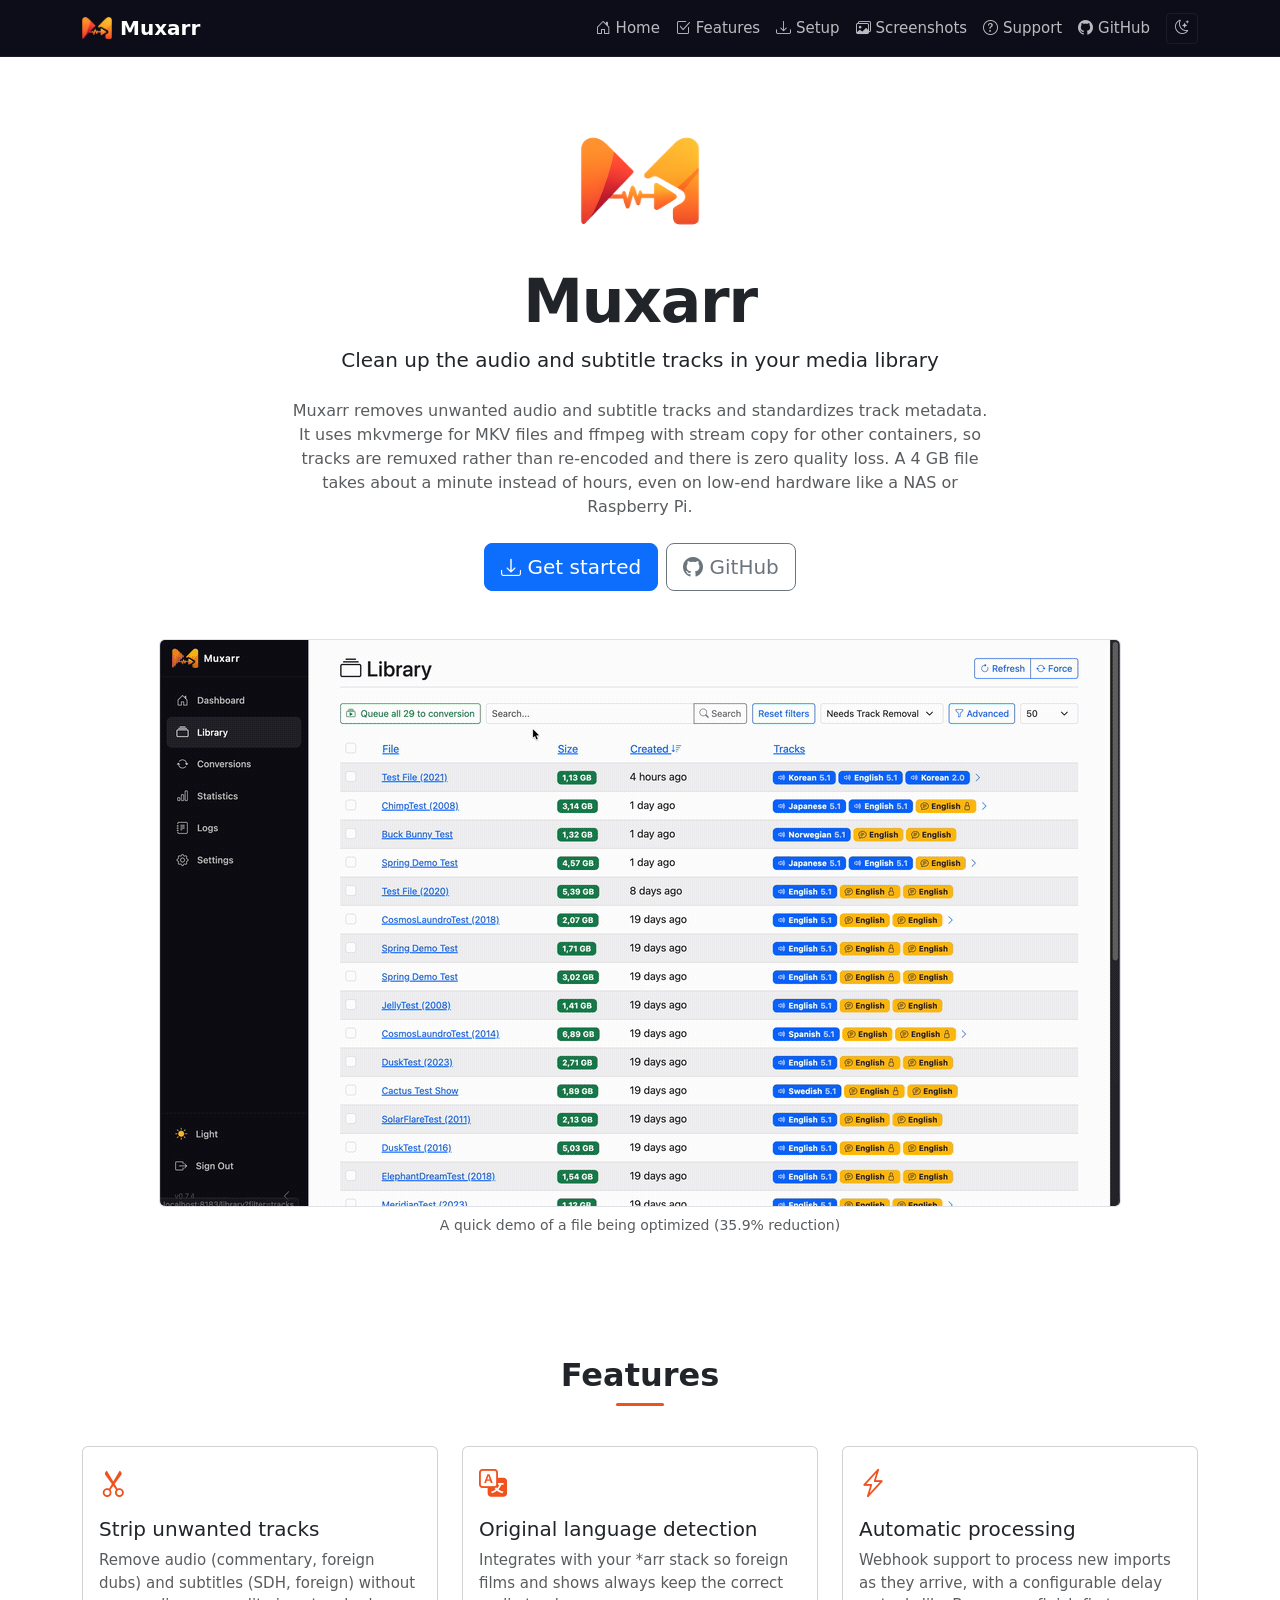
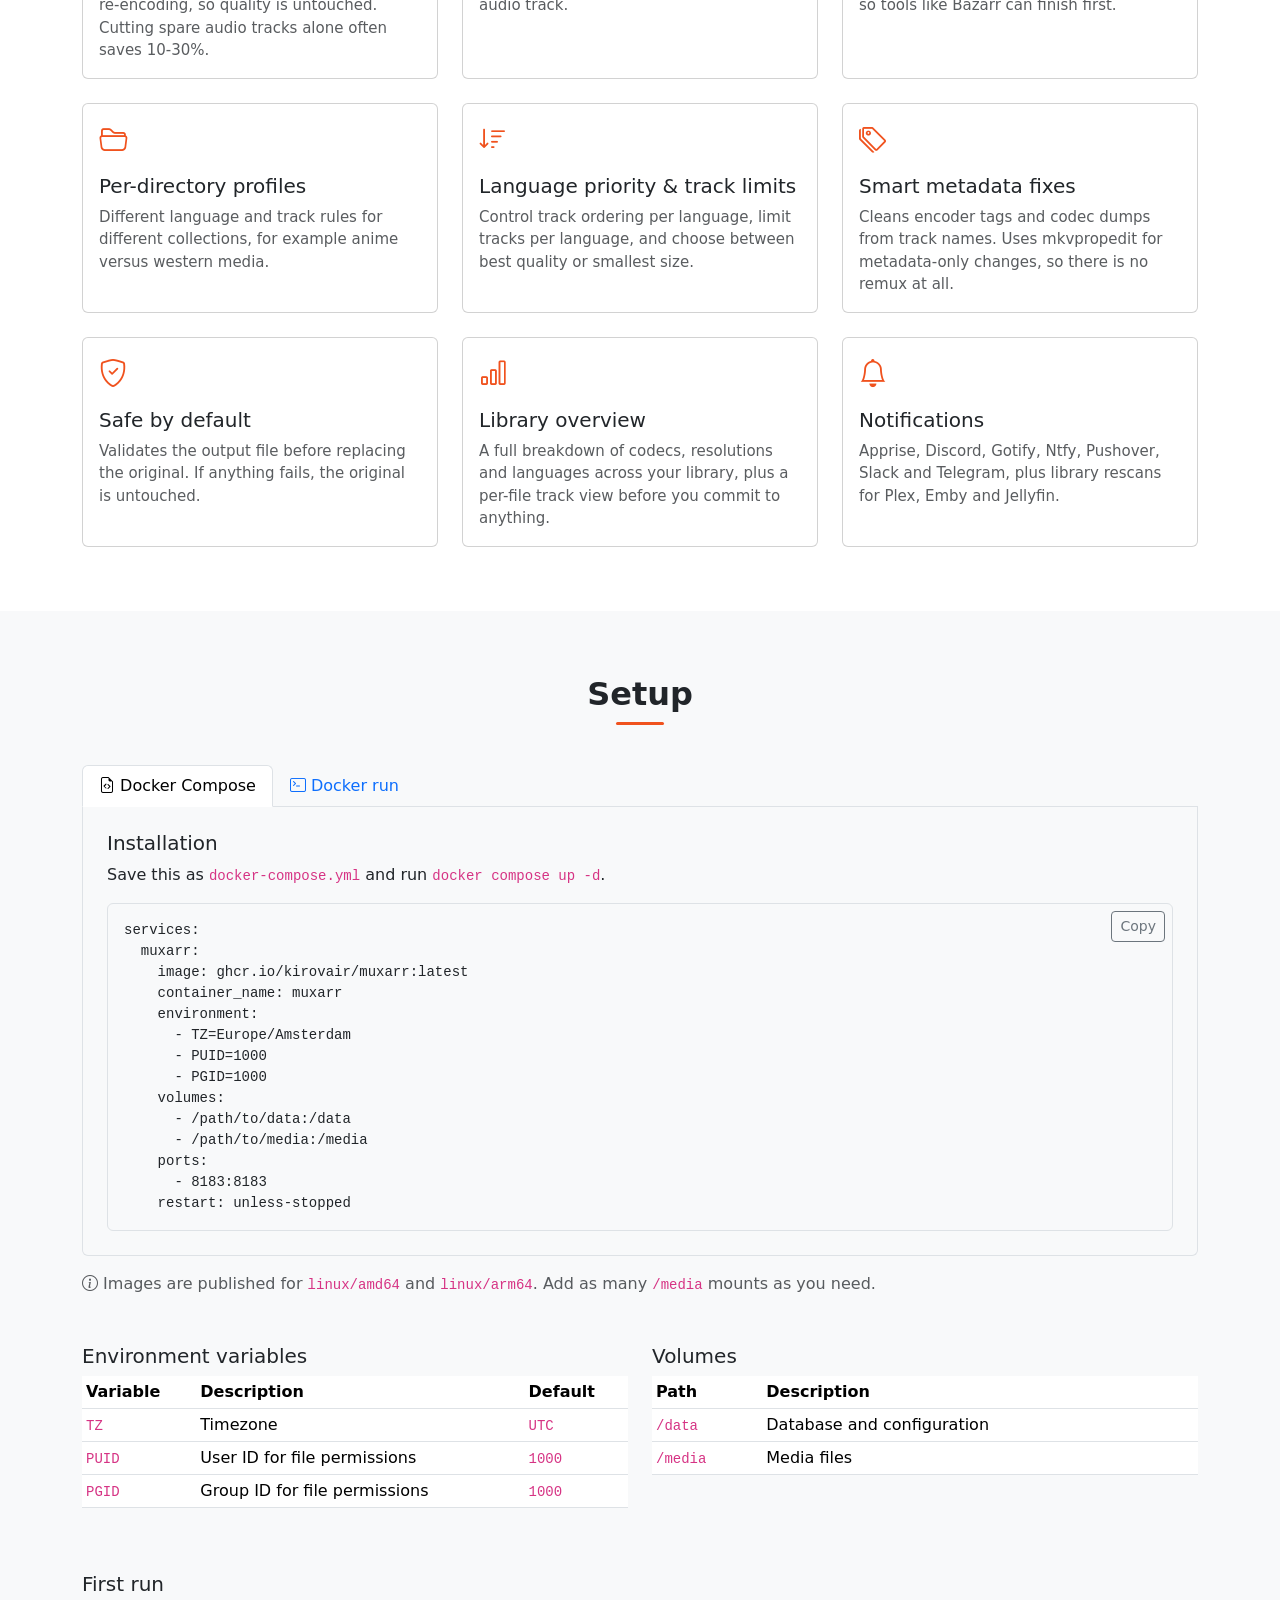
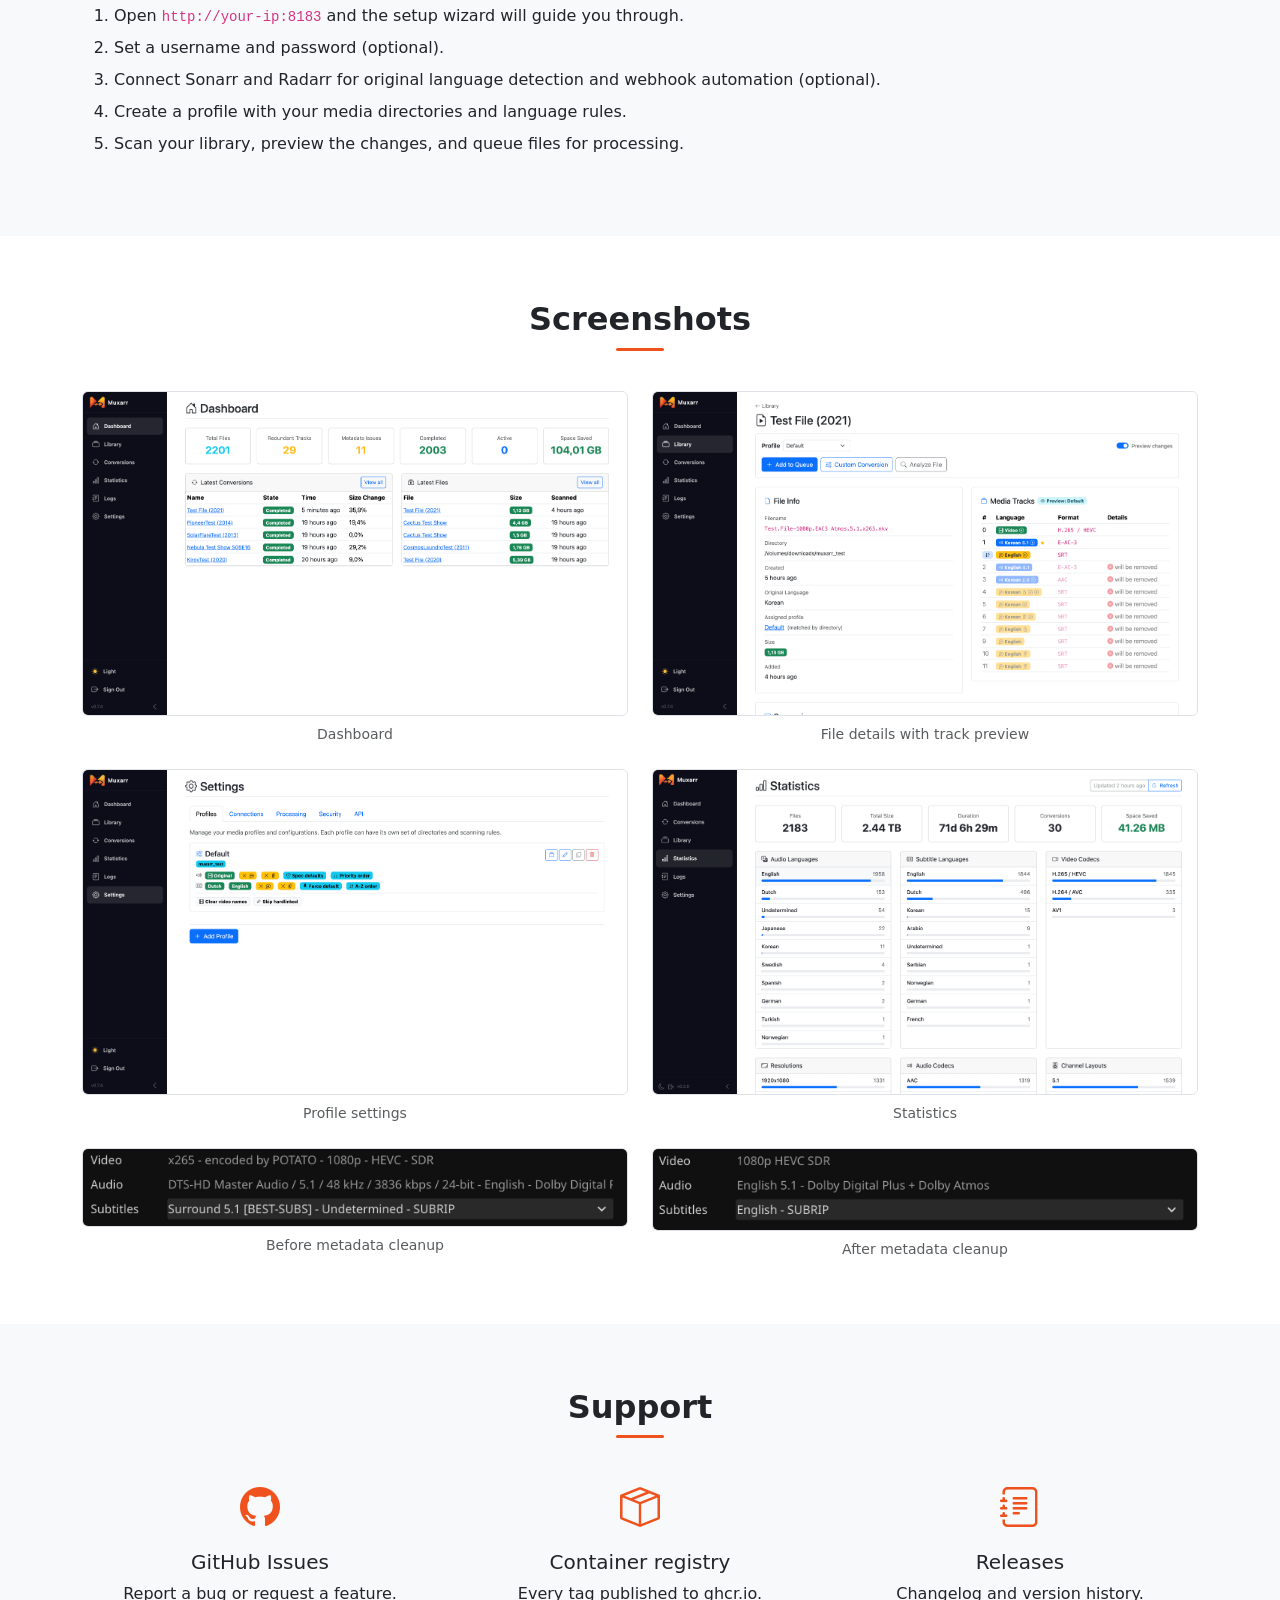
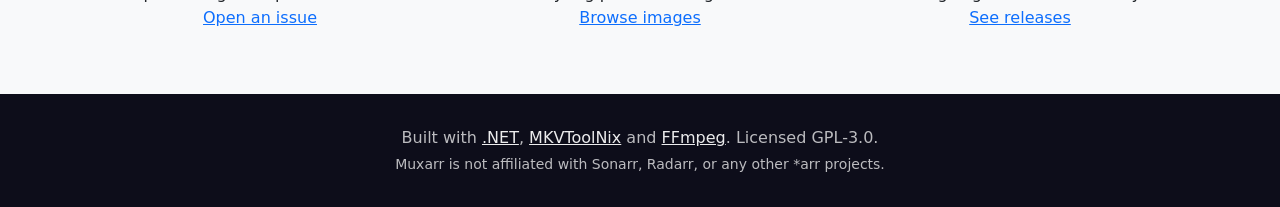
==== index.html @ 1280e9bc "Add the Muxarr landing page" ====
<!DOCTYPE html>
<html lang="en" data-bs-theme="light">
<head>
<meta charset="utf-8">
<meta name="viewport" content="width=device-width, initial-scale=1">
<title>Muxarr</title>
<meta name="description" content="Muxarr removes unwanted audio and subtitle tracks and standardizes track metadata, without re-encoding. Hooks into Sonarr and Radarr so new imports get cleaned up as they arrive.">

<link rel="canonical" href="https://muxarr.app/">

<meta property="og:type" content="website">
<meta property="og:title" content="Muxarr">
<meta property="og:description" content="Strip the audio and subtitle tracks you'll never play. No re-encoding, no quality loss.">
<meta property="og:url" content="https://muxarr.app/">
<meta property="og:image" content="https://muxarr.app/img/logo.png">
<meta name="twitter:card" content="summary">

<link rel="icon" href="img/favicon.png" type="image/png">
<link rel="apple-touch-icon" href="img/apple-touch-icon.png">

<!-- same versions the app itself uses -->
<link href="https://cdn.jsdelivr.net/npm/bootstrap@5.3.3/dist/css/bootstrap.min.css" rel="stylesheet">
<link href="https://cdn.jsdelivr.net/npm/bootstrap-icons@1.11.3/font/bootstrap-icons.min.css" rel="stylesheet">
<link href="css/site.css" rel="stylesheet">
<script>
  // set before paint so the page never flashes the wrong theme
  document.documentElement.setAttribute('data-bs-theme', localStorage.getItem('theme') || 'light');
</script>
</head>
<body>

<nav class="navbar navbar-expand-md mux-navbar sticky-top">
  <div class="container">
    <a class="navbar-brand d-flex align-items-center gap-2" href="#top">
      <img src="img/logo.png" alt="" width="30" height="30">
      <span>Muxarr</span>
    </a>

    <button class="navbar-toggler" type="button" data-bs-toggle="collapse" data-bs-target="#nav" aria-controls="nav" aria-expanded="false" aria-label="Toggle navigation">
      <span class="navbar-toggler-icon"></span>
    </button>

    <div class="collapse navbar-collapse justify-content-end" id="nav">
      <ul class="navbar-nav align-items-md-center">
        <li class="nav-item"><a class="nav-link" href="#top"><i class="bi bi-house-door"></i> Home</a></li>
        <li class="nav-item"><a class="nav-link" href="#features"><i class="bi bi-check2-square"></i> Features</a></li>
        <li class="nav-item"><a class="nav-link" href="#setup"><i class="bi bi-download"></i> Setup</a></li>
        <li class="nav-item"><a class="nav-link" href="#screenshots"><i class="bi bi-images"></i> Screenshots</a></li>
        <li class="nav-item"><a class="nav-link" href="#support"><i class="bi bi-question-circle"></i> Support</a></li>
        <li class="nav-item"><a class="nav-link" href="https://github.com/KirovAir/muxarr"><i class="bi bi-github"></i> GitHub</a></li>
        <li class="nav-item">
          <button class="btn btn-sm mux-theme-btn ms-md-2" type="button" id="theme-toggle" aria-label="Toggle dark mode">
            <i class="bi bi-moon-stars"></i>
          </button>
        </li>
      </ul>
    </div>
  </div>
</nav>

<!-- ─────────────── hero ─────────────── -->
<header class="mux-hero text-center" id="top">
  <div class="container">
    <img src="img/logo.png" alt="Muxarr" class="mux-hero-logo mb-4" width="120" height="120">
    <h1 class="mux-wordmark">Muxarr</h1>
    <p class="lead mb-4">Clean up the audio and subtitle tracks in your media library</p>

    <p class="mux-hero-text mx-auto mb-4">
      Muxarr removes unwanted audio and subtitle tracks and standardizes track metadata.
      It uses mkvmerge for MKV files and ffmpeg with stream copy for other containers, so
      tracks are remuxed rather than re-encoded and there is zero quality loss. A 4&nbsp;GB
      file takes about a minute instead of hours, even on low-end hardware like a NAS or
      Raspberry&nbsp;Pi.
    </p>

    <div class="d-flex flex-wrap gap-2 justify-content-center mb-5">
      <a class="btn btn-primary btn-lg" href="#setup"><i class="bi bi-download"></i> Get started</a>
      <a class="btn btn-outline-secondary btn-lg" href="https://github.com/KirovAir/muxarr"><i class="bi bi-github"></i> GitHub</a>
    </div>

    <figure class="mux-shot mb-0">
      <img src="img/screenshots/demo.gif" alt="Muxarr processing a file and reporting a 35.9 percent size reduction" class="img-fluid">
      <figcaption class="mux-caption">A quick demo of a file being optimized (35.9% reduction)</figcaption>
    </figure>
  </div>
</header>

<!-- ─────────────── features ─────────────── -->
<section class="mux-section" id="features">
  <div class="container">
    <h2 class="mux-heading">Features</h2>

    <div class="row g-4">

      <div class="col-md-6 col-lg-4">
        <div class="card h-100">
          <div class="card-body">
            <i class="bi bi-scissors mux-icon"></i>
            <h3 class="h5">Strip unwanted tracks</h3>
            <p class="mb-0">
              Remove audio (commentary, foreign dubs) and subtitles (SDH, foreign) without
              re-encoding, so quality is untouched. Cutting spare audio tracks alone often
              saves 10-30%.
            </p>
          </div>
        </div>
      </div>

      <div class="col-md-6 col-lg-4">
        <div class="card h-100">
          <div class="card-body">
            <i class="bi bi-translate mux-icon"></i>
            <h3 class="h5">Original language detection</h3>
            <p class="mb-0">
              Integrates with your *arr stack so foreign films and shows always keep the
              correct audio track.
            </p>
          </div>
        </div>
      </div>

      <div class="col-md-6 col-lg-4">
        <div class="card h-100">
          <div class="card-body">
            <i class="bi bi-lightning-charge mux-icon"></i>
            <h3 class="h5">Automatic processing</h3>
            <p class="mb-0">
              Webhook support to process new imports as they arrive, with a configurable
              delay so tools like Bazarr can finish first.
            </p>
          </div>
        </div>
      </div>

      <div class="col-md-6 col-lg-4">
        <div class="card h-100">
          <div class="card-body">
            <i class="bi bi-folder2-open mux-icon"></i>
            <h3 class="h5">Per-directory profiles</h3>
            <p class="mb-0">
              Different language and track rules for different collections, for example
              anime versus western media.
            </p>
          </div>
        </div>
      </div>

      <div class="col-md-6 col-lg-4">
        <div class="card h-100">
          <div class="card-body">
            <i class="bi bi-sort-down mux-icon"></i>
            <h3 class="h5">Language priority &amp; track limits</h3>
            <p class="mb-0">
              Control track ordering per language, limit tracks per language, and choose
              between best quality or smallest size.
            </p>
          </div>
        </div>
      </div>

      <div class="col-md-6 col-lg-4">
        <div class="card h-100">
          <div class="card-body">
            <i class="bi bi-tags mux-icon"></i>
            <h3 class="h5">Smart metadata fixes</h3>
            <p class="mb-0">
              Cleans encoder tags and codec dumps from track names. Uses mkvpropedit for
              metadata-only changes, so there is no remux at all.
            </p>
          </div>
        </div>
      </div>

      <div class="col-md-6 col-lg-4">
        <div class="card h-100">
          <div class="card-body">
            <i class="bi bi-shield-check mux-icon"></i>
            <h3 class="h5">Safe by default</h3>
            <p class="mb-0">
              Validates the output file before replacing the original. If anything fails,
              the original is untouched.
            </p>
          </div>
        </div>
      </div>

      <div class="col-md-6 col-lg-4">
        <div class="card h-100">
          <div class="card-body">
            <i class="bi bi-bar-chart mux-icon"></i>
            <h3 class="h5">Library overview</h3>
            <p class="mb-0">
              A full breakdown of codecs, resolutions and languages across your library,
              plus a per-file track view before you commit to anything.
            </p>
          </div>
        </div>
      </div>

      <div class="col-md-6 col-lg-4">
        <div class="card h-100">
          <div class="card-body">
            <i class="bi bi-bell mux-icon"></i>
            <h3 class="h5">Notifications</h3>
            <p class="mb-0">
              Apprise, Discord, Gotify, Ntfy, Pushover, Slack and Telegram, plus library
              rescans for Plex, Emby and Jellyfin.
            </p>
          </div>
        </div>
      </div>

    </div>
  </div>
</section>

<!-- ─────────────── setup ─────────────── -->
<section class="mux-section mux-section-alt" id="setup">
  <div class="container">
    <h2 class="mux-heading">Setup</h2>

    <ul class="nav nav-tabs" role="tablist">
      <li class="nav-item" role="presentation">
        <button class="nav-link active" data-bs-toggle="tab" data-bs-target="#tab-compose" type="button" role="tab" aria-controls="tab-compose" aria-selected="true">
          <i class="bi bi-file-earmark-code"></i> Docker Compose
        </button>
      </li>
      <li class="nav-item" role="presentation">
        <button class="nav-link" data-bs-toggle="tab" data-bs-target="#tab-run" type="button" role="tab" aria-controls="tab-run" aria-selected="false">
          <i class="bi bi-terminal"></i> Docker run
        </button>
      </li>
    </ul>

    <div class="tab-content mux-tab-body">

      <div class="tab-pane fade show active" id="tab-compose" role="tabpanel">
        <h3 class="h5">Installation</h3>
        <p>Save this as <code>docker-compose.yml</code> and run <code>docker compose up -d</code>.</p>
        <div class="mux-code">
          <button class="btn btn-sm btn-outline-secondary mux-copy" type="button" data-copy="compose">Copy</button>
<pre id="compose"><code>services:
  muxarr:
    image: ghcr.io/kirovair/muxarr:latest
    container_name: muxarr
    environment:
      - TZ=Europe/Amsterdam
      - PUID=1000
      - PGID=1000
    volumes:
      - /path/to/data:/data
      - /path/to/media:/media
    ports:
      - 8183:8183
    restart: unless-stopped</code></pre>
        </div>
      </div>

      <div class="tab-pane fade" id="tab-run" role="tabpanel">
        <h3 class="h5">Installation</h3>
        <p>The same thing without a compose file.</p>
        <div class="mux-code">
          <button class="btn btn-sm btn-outline-secondary mux-copy" type="button" data-copy="run">Copy</button>
<pre id="run"><code>docker run -d \
  --name=muxarr \
  -e TZ=Europe/Amsterdam \
  -e PUID=1000 \
  -e PGID=1000 \
  -p 8183:8183 \
  -v /path/to/data:/data \
  -v /path/to/media:/media \
  --restart unless-stopped \
  ghcr.io/kirovair/muxarr:latest</code></pre>
        </div>
      </div>

    </div>

    <p class="text-body-secondary mt-3 mb-5">
      <i class="bi bi-info-circle"></i>
      Images are published for <code>linux/amd64</code> and <code>linux/arm64</code>. Add
      as many <code>/media</code> mounts as you need.
    </p>

    <div class="row g-4 mb-5">
      <div class="col-lg-6">
        <h3 class="h5">Environment variables</h3>
        <div class="table-responsive">
          <table class="table table-sm align-middle">
            <thead><tr><th>Variable</th><th>Description</th><th>Default</th></tr></thead>
            <tbody>
              <tr><td><code>TZ</code></td><td>Timezone</td><td><code>UTC</code></td></tr>
              <tr><td><code>PUID</code></td><td>User ID for file permissions</td><td><code>1000</code></td></tr>
              <tr><td><code>PGID</code></td><td>Group ID for file permissions</td><td><code>1000</code></td></tr>
            </tbody>
          </table>
        </div>
      </div>
      <div class="col-lg-6">
        <h3 class="h5">Volumes</h3>
        <div class="table-responsive">
          <table class="table table-sm align-middle">
            <thead><tr><th>Path</th><th>Description</th></tr></thead>
            <tbody>
              <tr><td><code>/data</code></td><td>Database and configuration</td></tr>
              <tr><td><code>/media</code></td><td>Media files</td></tr>
            </tbody>
          </table>
        </div>
      </div>
    </div>

    <h3 class="h5">First run</h3>
    <ol class="mux-steps">
      <li>Open <code>http://your-ip:8183</code> and the setup wizard will guide you through.</li>
      <li>Set a username and password (optional).</li>
      <li>Connect Sonarr and Radarr for original language detection and webhook automation (optional).</li>
      <li>Create a profile with your media directories and language rules.</li>
      <li>Scan your library, preview the changes, and queue files for processing.</li>
    </ol>
  </div>
</section>

<!-- ─────────────── screenshots ─────────────── -->
<section class="mux-section" id="screenshots">
  <div class="container">
    <h2 class="mux-heading">Screenshots</h2>

    <div class="row g-4">
      <div class="col-lg-6">
        <figure class="mux-shot">
          <img src="img/screenshots/dashboard.png" alt="Muxarr dashboard" class="img-fluid" loading="lazy">
          <figcaption class="mux-caption">Dashboard</figcaption>
        </figure>
      </div>
      <div class="col-lg-6">
        <figure class="mux-shot">
          <img src="img/screenshots/filedetails.png" alt="File details with track preview" class="img-fluid" loading="lazy">
          <figcaption class="mux-caption">File details with track preview</figcaption>
        </figure>
      </div>
      <div class="col-lg-6">
        <figure class="mux-shot">
          <img src="img/screenshots/settings.png" alt="Profile settings" class="img-fluid" loading="lazy">
          <figcaption class="mux-caption">Profile settings</figcaption>
        </figure>
      </div>
      <div class="col-lg-6">
        <figure class="mux-shot">
          <img src="img/screenshots/statistics.png" alt="Library statistics" class="img-fluid" loading="lazy">
          <figcaption class="mux-caption">Statistics</figcaption>
        </figure>
      </div>
      <div class="col-lg-6">
        <figure class="mux-shot">
          <img src="img/screenshots/before.png" alt="Track names before cleanup" class="img-fluid" loading="lazy">
          <figcaption class="mux-caption">Before metadata cleanup</figcaption>
        </figure>
      </div>
      <div class="col-lg-6">
        <figure class="mux-shot">
          <img src="img/screenshots/after.png" alt="Track names after cleanup" class="img-fluid" loading="lazy">
          <figcaption class="mux-caption">After metadata cleanup</figcaption>
        </figure>
      </div>
    </div>
  </div>
</section>

<!-- ─────────────── support ─────────────── -->
<section class="mux-section mux-section-alt" id="support">
  <div class="container">
    <h2 class="mux-heading">Support</h2>

    <div class="row g-4 text-center">
      <div class="col-md-4">
        <i class="bi bi-github mux-support-icon"></i>
        <h3 class="h5">GitHub Issues</h3>
        <p class="mb-0">Report a bug or request a feature.</p>
        <a href="https://github.com/KirovAir/muxarr/issues">Open an issue</a>
      </div>
      <div class="col-md-4">
        <i class="bi bi-box-seam mux-support-icon"></i>
        <h3 class="h5">Container registry</h3>
        <p class="mb-0">Every tag published to ghcr.io.</p>
        <a href="https://github.com/KirovAir/muxarr/pkgs/container/muxarr">Browse images</a>
      </div>
      <div class="col-md-4">
        <i class="bi bi-journal-text mux-support-icon"></i>
        <h3 class="h5">Releases</h3>
        <p class="mb-0">Changelog and version history.</p>
        <a href="https://github.com/KirovAir/muxarr/releases">See releases</a>
      </div>
    </div>
  </div>
</section>

<footer class="mux-footer text-center">
  <div class="container">
    <p class="mb-1">
      Built with <a href="https://dotnet.microsoft.com/">.NET</a>,
      <a href="https://mkvtoolnix.download/">MKVToolNix</a> and
      <a href="https://ffmpeg.org/">FFmpeg</a>. Licensed GPL-3.0.
    </p>
    <p class="mb-0 small">
      Muxarr is not affiliated with Sonarr, Radarr, or any other *arr projects.
    </p>
  </div>
</footer>

<script src="https://cdn.jsdelivr.net/npm/bootstrap@5.3.3/dist/js/bootstrap.bundle.min.js"></script>
<script src="js/site.js"></script>
</body>
</html>
---- css/site.css ----
/* ============================================
   Muxarr website — thin theme layer.
   Same approach as the app: Bootstrap does the work,
   this only covers branding and the navy dark mode.
   ============================================ */

:root {
    --mux-navy: #0d0d1a;
    --mux-navy-light: #1e1e32;
    --mux-surface: #232338;
    --mux-border: rgba(255, 255, 255, 0.06);
    --mux-orange: #f0521e;
}

html {
    scroll-behavior: smooth;
}

/* Match the app: navy body, not Bootstrap's default grey */
[data-bs-theme="dark"] {
    --bs-body-bg: var(--mux-navy);
    --bs-body-color: rgba(255, 255, 255, 0.87);
    --bs-heading-color: #fff;
    --bs-border-color: var(--mux-border);
}

[data-bs-theme="dark"] .card {
    background: var(--mux-navy-light);
    border-color: var(--mux-border);
}

/* Bootstrap's outline-secondary sits at too low a contrast on the navy */
[data-bs-theme="dark"] .btn-outline-secondary {
    --bs-btn-color: rgba(255, 255, 255, 0.87);
    --bs-btn-border-color: rgba(255, 255, 255, 0.25);
    --bs-btn-hover-bg: var(--mux-surface);
    --bs-btn-hover-border-color: rgba(255, 255, 255, 0.4);
    --bs-btn-hover-color: #fff;
}

section[id], header[id] {
    scroll-margin-top: 64px;
}

/* ---- Navbar (stays navy in both themes, like the app sidebar) ---- */

.mux-navbar {
    background: var(--mux-navy);
    border-bottom: 1px solid var(--mux-border);
}

.mux-navbar .navbar-brand {
    color: #fff;
    font-weight: 600;
}

.mux-navbar .nav-link {
    color: rgba(255, 255, 255, 0.72);
    font-size: 0.9375rem;
}

.mux-navbar .nav-link:hover,
.mux-navbar .nav-link:focus {
    color: #fff;
}

.mux-navbar .navbar-toggler {
    border-color: var(--mux-border);
}

.mux-navbar .navbar-toggler-icon {
    filter: invert(1) grayscale(1) brightness(2);
}

.mux-theme-btn {
    color: rgba(255, 255, 255, 0.72);
    border: 1px solid var(--mux-border);
}

.mux-theme-btn:hover {
    color: #fff;
    border-color: rgba(255, 255, 255, 0.25);
}

/* ---- Hero ---- */

.mux-hero {
    padding: 4rem 0 3.5rem;
}

.mux-hero-logo {
    height: auto;
}

.mux-wordmark {
    font-size: clamp(2.5rem, 7vw, 3.75rem);
    font-weight: 700;
    letter-spacing: -0.02em;
    margin-bottom: 0.5rem;
}

.mux-hero-text {
    max-width: 44rem;
    color: var(--bs-secondary-color);
}

/* ---- Sections ---- */

.mux-section {
    padding: 4rem 0;
}

.mux-section-alt {
    background: var(--bs-tertiary-bg);
}

[data-bs-theme="dark"] .mux-section-alt {
    background: var(--mux-navy-light);
}

/* Centered heading with a short brand rule under it, like the *arr sites */
.mux-heading {
    text-align: center;
    font-weight: 600;
    margin-bottom: 2.5rem;
    padding-bottom: 0.75rem;
    position: relative;
}

.mux-heading::after {
    content: '';
    position: absolute;
    left: 50%;
    bottom: 0;
    width: 3rem;
    height: 3px;
    background: var(--mux-orange);
    transform: translateX(-50%);
    border-radius: 2px;
}

/* ---- Feature cards ---- */

.mux-icon {
    font-size: 1.75rem;
    color: var(--mux-orange);
    display: block;
    margin-bottom: 0.75rem;
}

.card p {
    color: var(--bs-secondary-color);
    font-size: 0.9375rem;
}

/* ---- Screenshots ---- */

.mux-shot {
    margin: 0;
}

.mux-shot img {
    border: 1px solid var(--bs-border-color);
    border-radius: var(--bs-border-radius);
}

.mux-caption {
    margin-top: 0.5rem;
    font-size: 0.875rem;
    color: var(--bs-secondary-color);
    text-align: center;
}

/* ---- Code blocks ---- */

.mux-code {
    position: relative;
}

.mux-code pre {
    background: var(--bs-tertiary-bg);
    border: 1px solid var(--bs-border-color);
    border-radius: var(--bs-border-radius);
    padding: 1rem;
    margin: 0;
    overflow-x: auto;
    font-size: 0.875rem;
}

[data-bs-theme="dark"] .mux-code pre {
    background: var(--mux-navy);
    border-color: var(--mux-border);
}

.mux-copy {
    position: absolute;
    top: 0.5rem;
    right: 0.5rem;
    z-index: 1;
}

.mux-tab-body {
    border: 1px solid var(--bs-border-color);
    border-top: 0;
    border-radius: 0 0 var(--bs-border-radius) var(--bs-border-radius);
    padding: 1.5rem;
}

[data-bs-theme="dark"] .mux-tab-body,
[data-bs-theme="dark"] .nav-tabs {
    border-color: var(--mux-border);
}

.mux-steps li {
    margin-bottom: 0.5rem;
}

/* ---- Support ---- */

.mux-support-icon {
    font-size: 2.5rem;
    color: var(--mux-orange);
    display: block;
    margin-bottom: 0.75rem;
}

/* ---- Footer ---- */

.mux-footer {
    background: var(--mux-navy);
    color: rgba(255, 255, 255, 0.72);
    padding: 2rem 0;
}

.mux-footer a {
    color: rgba(255, 255, 255, 0.92);
}

@media (prefers-reduced-motion: reduce) {
    html {
        scroll-behavior: auto;
    }
}
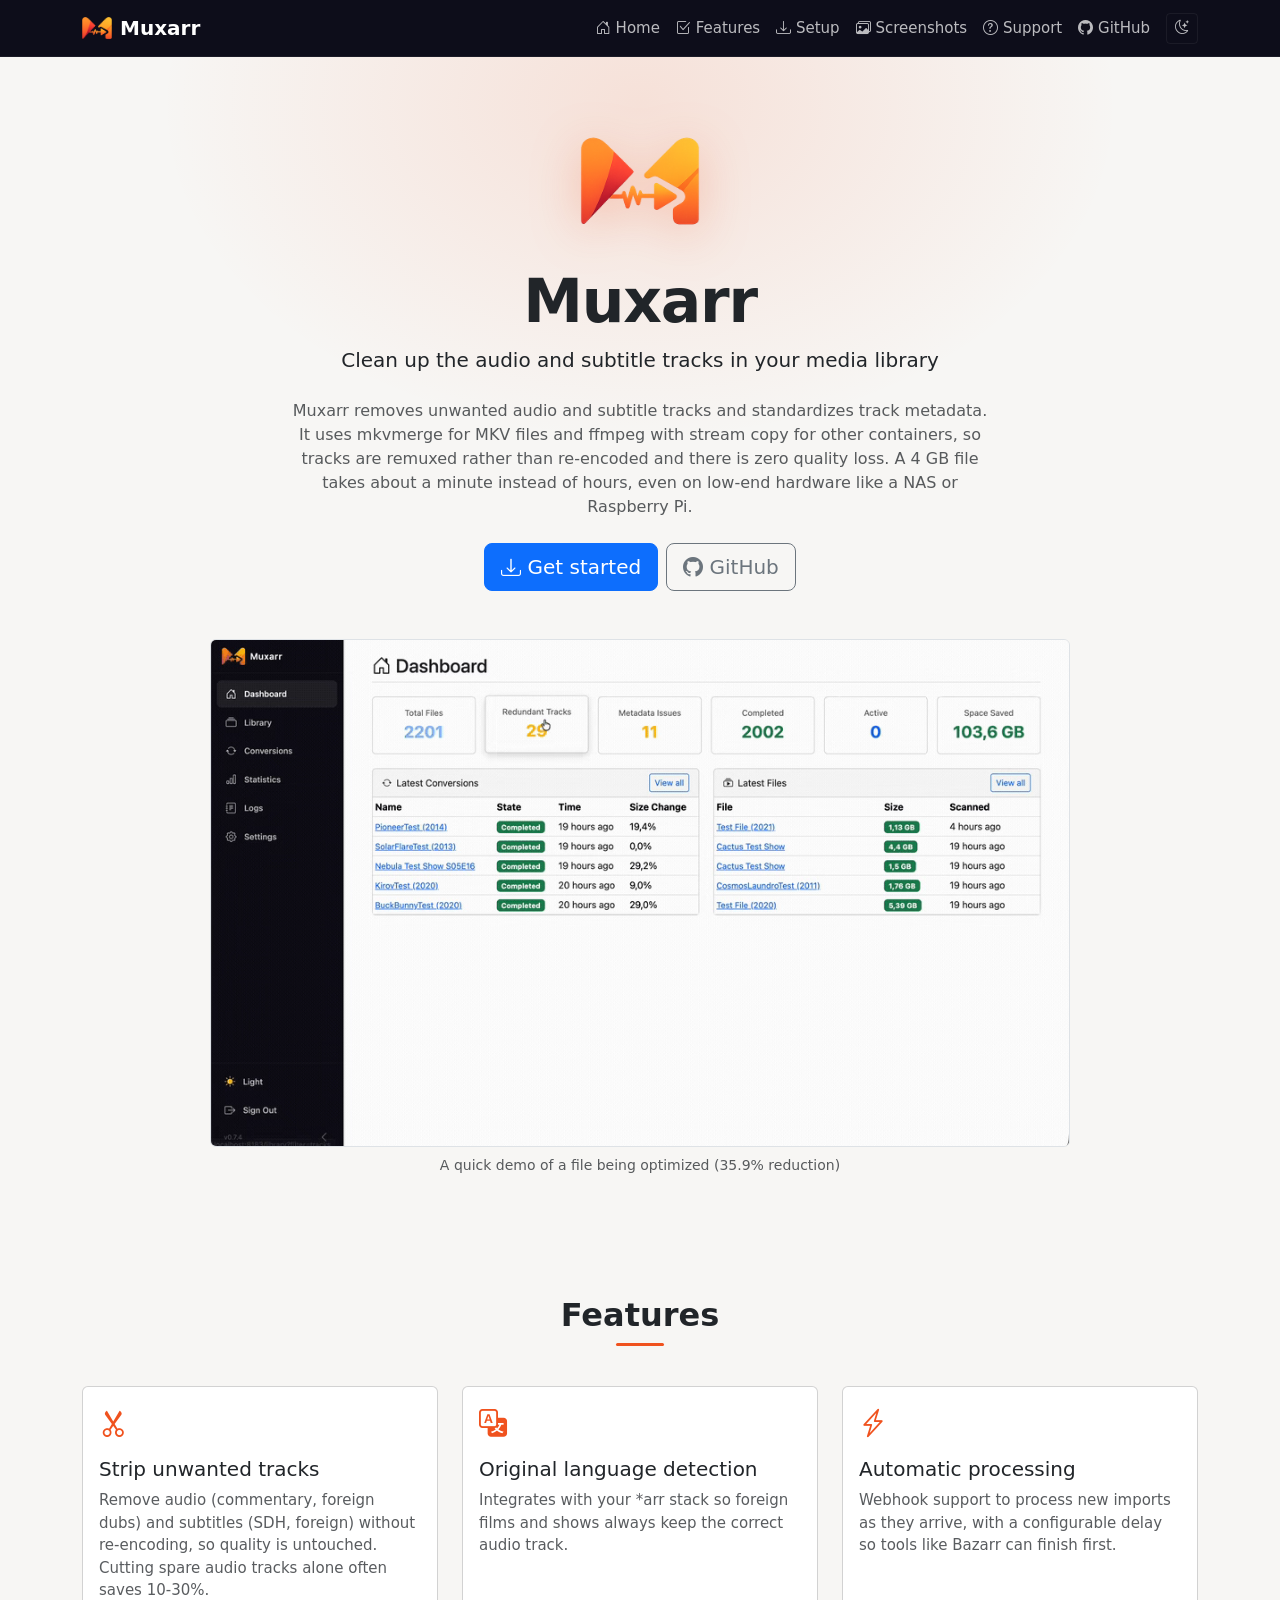
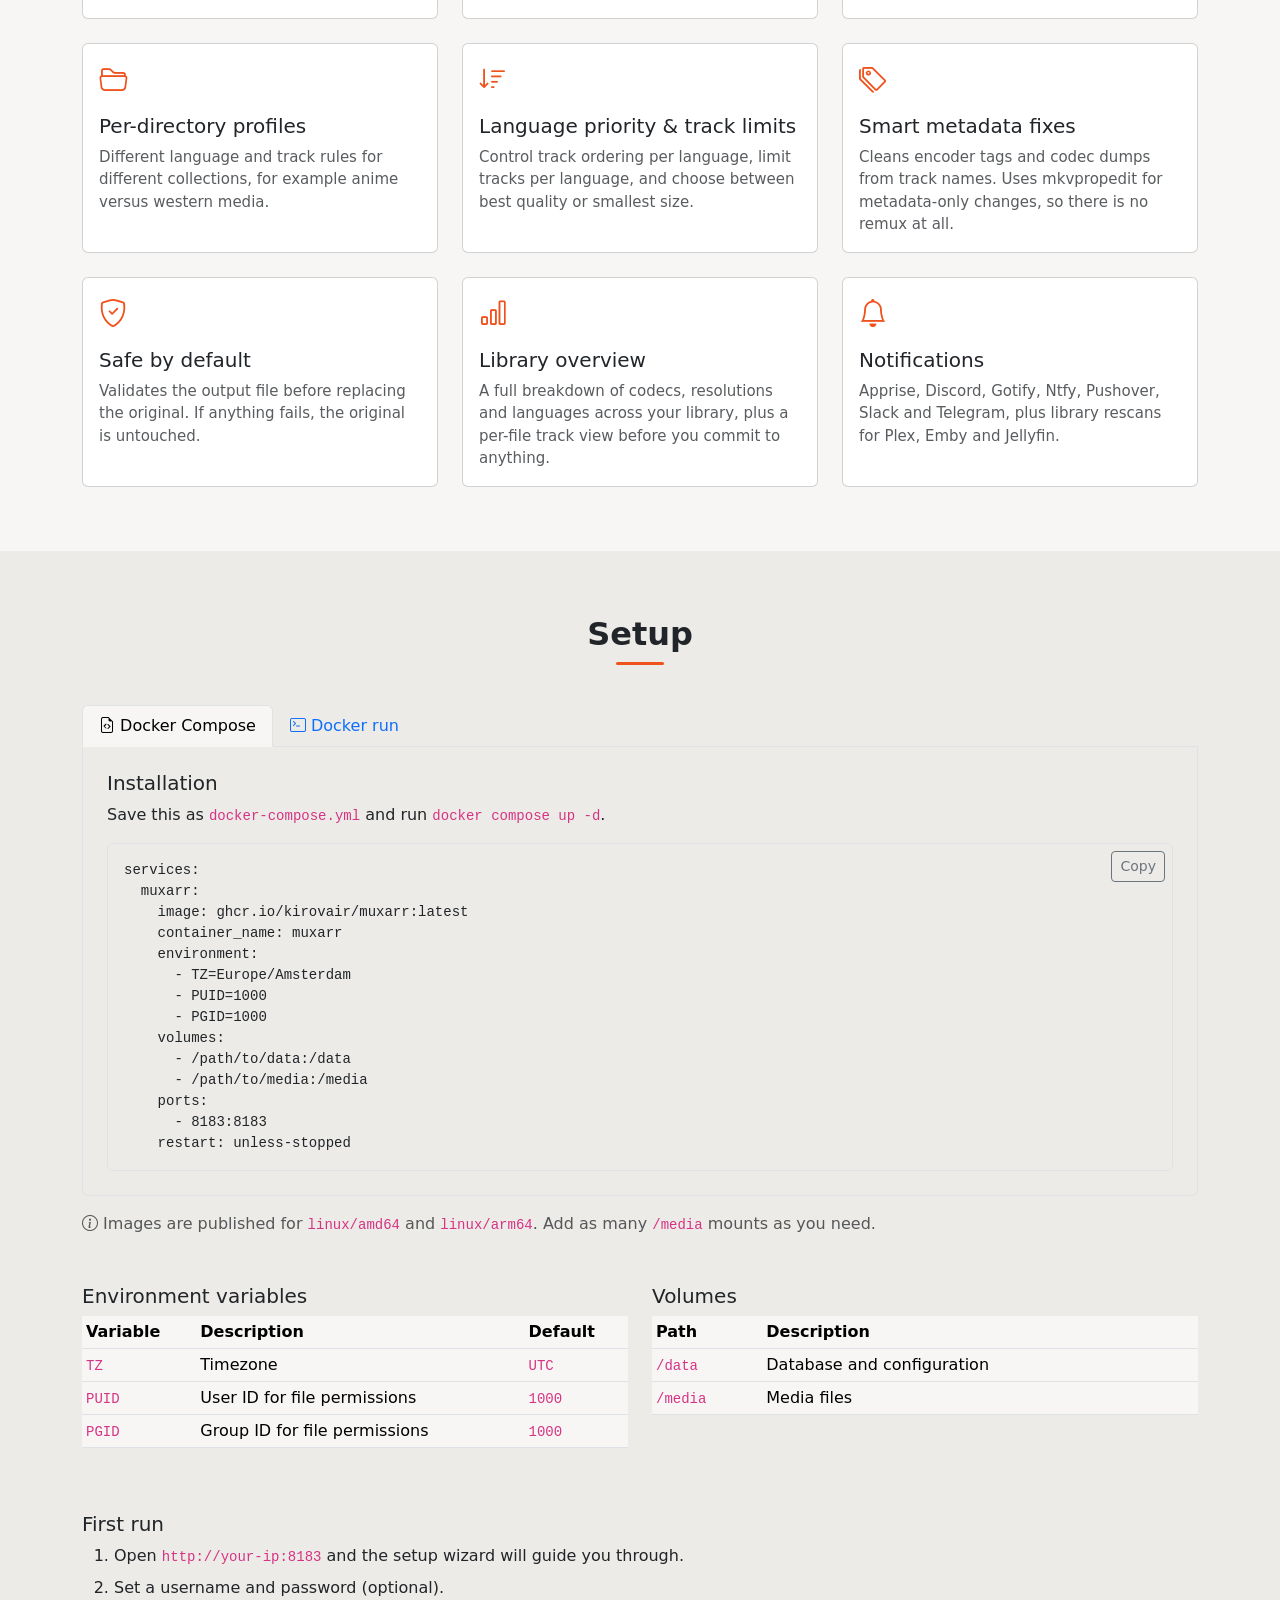
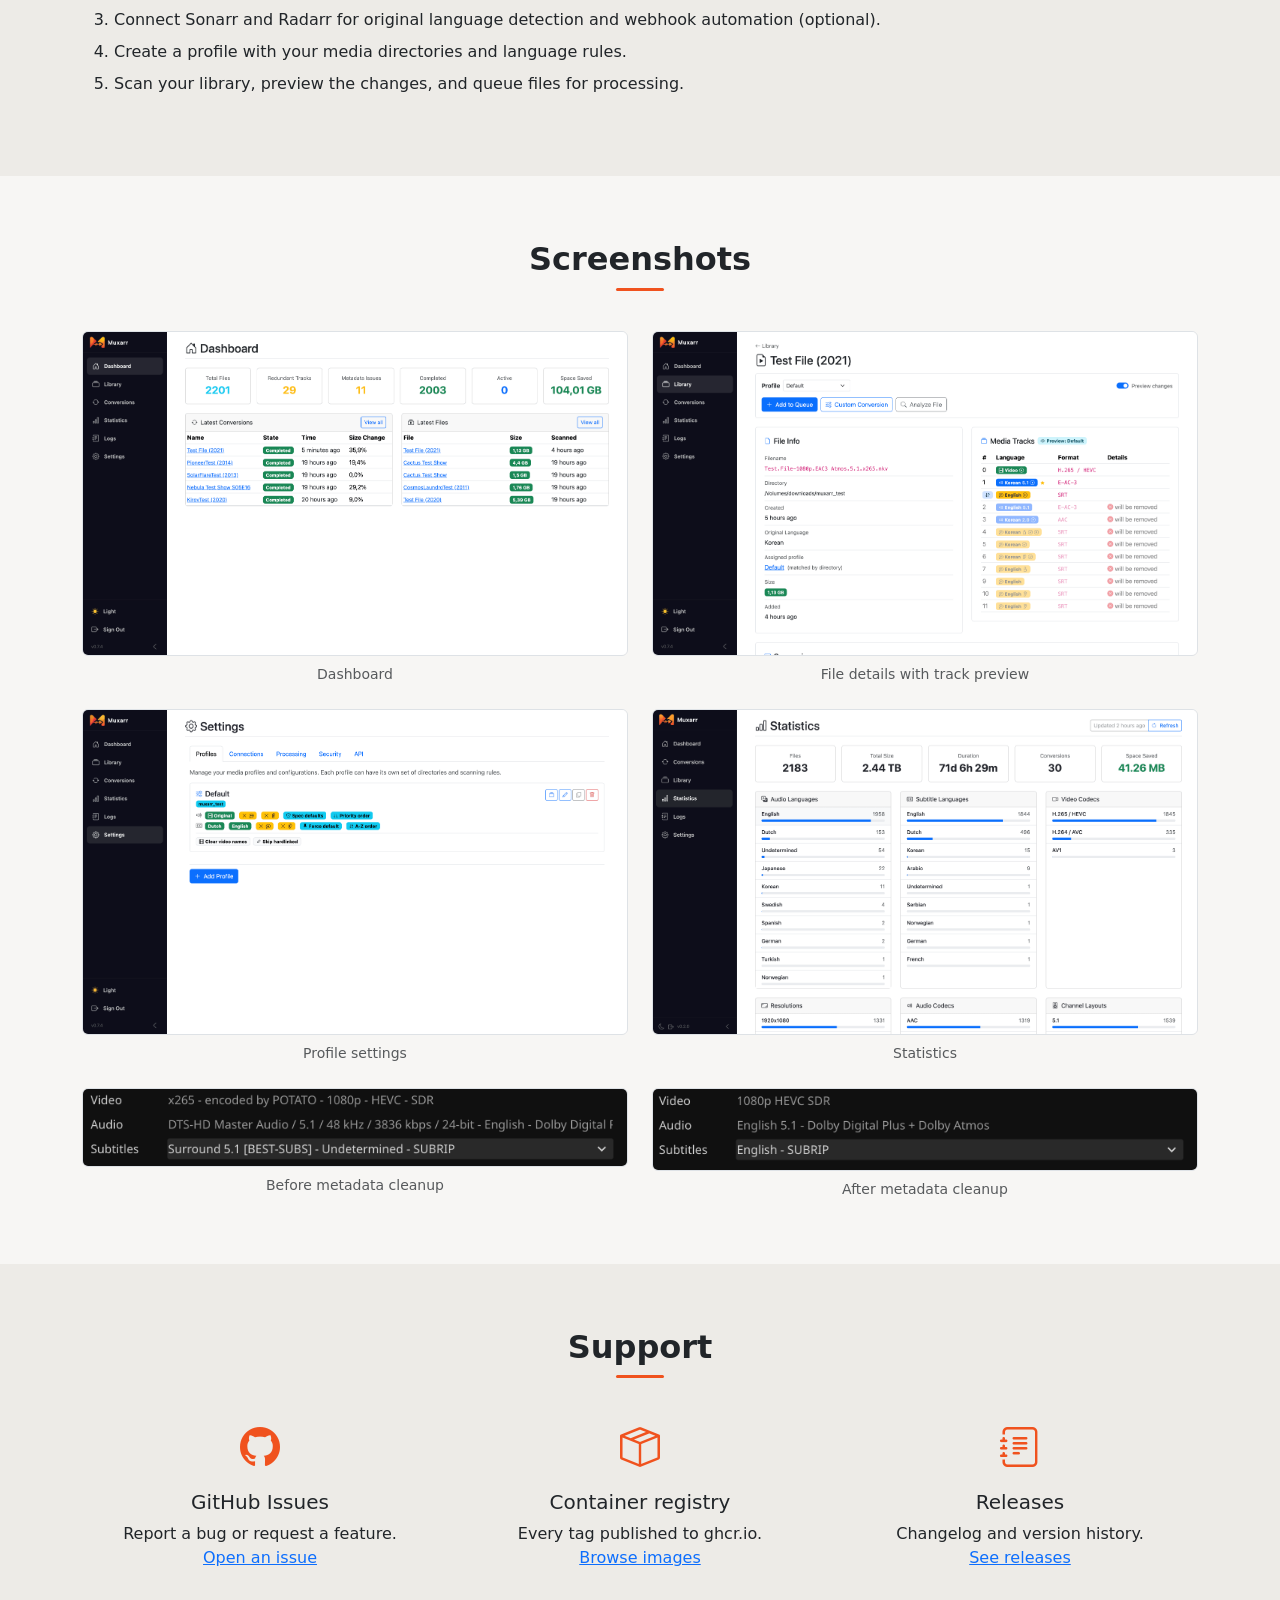
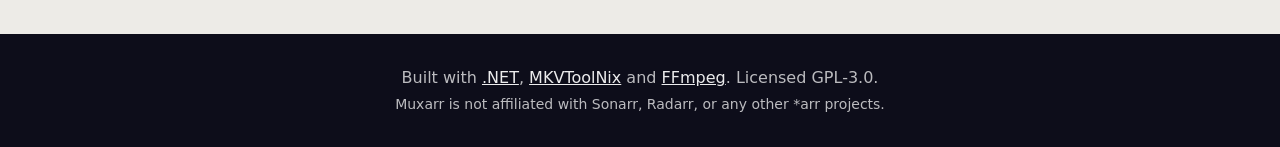
==== commit b2a27d8e: "Add SEO metadata and warm up the theme" ====
--- a/index.html
+++ b/index.html
@@ -1,30 +1,65 @@
 <!DOCTYPE html>
-<html lang="en" data-bs-theme="light">
+<html lang="en" data-bs-theme="dark">
 <head>
 <meta charset="utf-8">
 <meta name="viewport" content="width=device-width, initial-scale=1">
-<title>Muxarr</title>
-<meta name="description" content="Muxarr removes unwanted audio and subtitle tracks and standardizes track metadata, without re-encoding. Hooks into Sonarr and Radarr so new imports get cleaned up as they arrive.">
+<title>Muxarr | Clean up audio and subtitle tracks in your media library</title>
+<meta name="description" content="Muxarr strips unwanted audio and subtitle tracks and standardizes track metadata, without re-encoding. Hooks into Sonarr and Radarr for new imports.">
+<meta name="theme-color" content="#0d0d1a">
 
 <link rel="canonical" href="https://muxarr.app/">
 
 <meta property="og:type" content="website">
-<meta property="og:title" content="Muxarr">
-<meta property="og:description" content="Strip the audio and subtitle tracks you'll never play. No re-encoding, no quality loss.">
+<meta property="og:site_name" content="Muxarr">
+<meta property="og:locale" content="en">
+<meta property="og:title" content="Muxarr | Clean up audio and subtitle tracks in your media library">
+<meta property="og:description" content="Strip the audio and subtitle tracks you'll never play. No re-encoding, no quality loss. Hooks into Sonarr and Radarr.">
 <meta property="og:url" content="https://muxarr.app/">
-<meta property="og:image" content="https://muxarr.app/img/logo.png">
-<meta name="twitter:card" content="summary">
+<meta property="og:image" content="https://muxarr.app/img/og.png">
+<meta property="og:image:width" content="1200">
+<meta property="og:image:height" content="630">
+<meta property="og:image:alt" content="Muxarr: clean up the audio and subtitle tracks in your media library">
+
+<meta name="twitter:card" content="summary_large_image">
+<meta name="twitter:title" content="Muxarr | Clean up audio and subtitle tracks in your media library">
+<meta name="twitter:description" content="Strip the audio and subtitle tracks you'll never play. No re-encoding, no quality loss. Hooks into Sonarr and Radarr.">
+<meta name="twitter:image" content="https://muxarr.app/img/og.png">
 
 <link rel="icon" href="img/favicon.png" type="image/png">
 <link rel="apple-touch-icon" href="img/apple-touch-icon.png">
 
+<link rel="preconnect" href="https://cdn.jsdelivr.net" crossorigin>
 <!-- same versions the app itself uses -->
 <link href="https://cdn.jsdelivr.net/npm/bootstrap@5.3.3/dist/css/bootstrap.min.css" rel="stylesheet">
 <link href="https://cdn.jsdelivr.net/npm/bootstrap-icons@1.11.3/font/bootstrap-icons.min.css" rel="stylesheet">
 <link href="css/site.css" rel="stylesheet">
+
+<script type="application/ld+json">
+{
+  "@context": "https://schema.org",
+  "@type": "SoftwareApplication",
+  "name": "Muxarr",
+  "url": "https://muxarr.app/",
+  "description": "Muxarr removes unwanted audio and subtitle tracks and standardizes track metadata, without re-encoding. Hooks into Sonarr and Radarr for original language detection and automatic processing.",
+  "applicationCategory": "MultimediaApplication",
+  "operatingSystem": "Docker, Linux, Windows, macOS",
+  "image": "https://muxarr.app/img/og.png",
+  "screenshot": "https://muxarr.app/img/screenshots/dashboard.png",
+  "codeRepository": "https://github.com/KirovAir/muxarr",
+  "license": "https://www.gnu.org/licenses/gpl-3.0.html",
+  "author": { "@type": "Person", "name": "KirovAir" },
+  "offers": { "@type": "Offer", "price": "0", "priceCurrency": "USD" }
+}
+</script>
+
 <script>
-  // set before paint so the page never flashes the wrong theme
-  document.documentElement.setAttribute('data-bs-theme', localStorage.getItem('theme') || 'light');
+  // Set before paint so the page never flashes the wrong theme.
+  // An explicit choice wins, otherwise follow the OS, otherwise dark.
+  (function () {
+    var stored = localStorage.getItem('theme');
+    var system = window.matchMedia('(prefers-color-scheme: light)').matches ? 'light' : 'dark';
+    document.documentElement.setAttribute('data-bs-theme', stored || system);
+  })();
 </script>
 </head>
 <body>
@@ -79,7 +114,12 @@
     </div>
 
     <figure class="mux-shot mb-0">
-      <img src="img/screenshots/demo.gif" alt="Muxarr processing a file and reporting a 35.9 percent size reduction" class="img-fluid">
+      <video class="img-fluid" width="960" height="566" autoplay loop muted playsinline
+             poster="img/screenshots/demo-poster.png"
+             aria-label="Muxarr processing a file and reporting a 35.9 percent size reduction">
+        <source src="img/screenshots/demo.webm" type="video/webm">
+        <source src="img/screenshots/demo.mp4" type="video/mp4">
+      </video>
       <figcaption class="mux-caption">A quick demo of a file being optimized (35.9% reduction)</figcaption>
     </figure>
   </div>
--- a/css/site.css
+++ b/css/site.css
@@ -14,6 +14,16 @@
 
 html {
     scroll-behavior: smooth;
+}
+
+/* Light theme: warm off-white rather than flat #fff */
+[data-bs-theme="light"] {
+    --bs-body-bg: #f7f6f4;
+    --bs-tertiary-bg: #edebe7;
+}
+
+[data-bs-theme="light"] .card {
+    background: #fff;
 }
 
 /* Match the app: navy body, not Bootstrap's default grey */
@@ -86,10 +96,43 @@
 
 .mux-hero {
     padding: 4rem 0 3.5rem;
+    position: relative;
+    overflow: hidden;
+}
+
+/* Warm wash behind the logo, picked from the logo's own gradient.
+   Keeps the light theme off the flat-white default. */
+.mux-hero::before {
+    content: '';
+    position: absolute;
+    top: -18rem;
+    left: 50%;
+    width: 60rem;
+    height: 42rem;
+    transform: translateX(-50%);
+    background: radial-gradient(closest-side, rgba(240, 82, 30, 0.13), transparent);
+    pointer-events: none;
+    z-index: -1;
+}
+
+[data-bs-theme="dark"] .mux-hero::before {
+    background: radial-gradient(closest-side, rgba(240, 82, 30, 0.20), transparent);
 }
 
 .mux-hero-logo {
     height: auto;
+    filter: drop-shadow(0 10px 24px rgba(240, 82, 30, 0.28));
+}
+
+/* Never scale past the 960px source, upscaling makes the UI text mushy */
+.mux-shot video {
+    display: block;
+    width: 100%;
+    max-width: 860px;
+    height: auto;
+    margin: 0 auto;
+    border: 1px solid var(--bs-border-color);
+    border-radius: var(--bs-border-radius);
 }
 
 .mux-wordmark {
@@ -148,6 +191,20 @@
     margin-bottom: 0.75rem;
 }
 
+.card {
+    transition: transform 0.15s ease, border-color 0.15s ease, box-shadow 0.15s ease;
+}
+
+.card:hover {
+    transform: translateY(-3px);
+    border-color: rgba(240, 82, 30, 0.45);
+    box-shadow: 0 0.5rem 1.5rem rgba(0, 0, 0, 0.10);
+}
+
+[data-bs-theme="dark"] .card:hover {
+    box-shadow: 0 0.5rem 1.5rem rgba(0, 0, 0, 0.45);
+}
+
 .card p {
     color: var(--bs-secondary-color);
     font-size: 0.9375rem;
@@ -240,4 +297,10 @@
     html {
         scroll-behavior: auto;
     }
-}
+
+    .card,
+    .card:hover {
+        transition: none;
+        transform: none;
+    }
+}
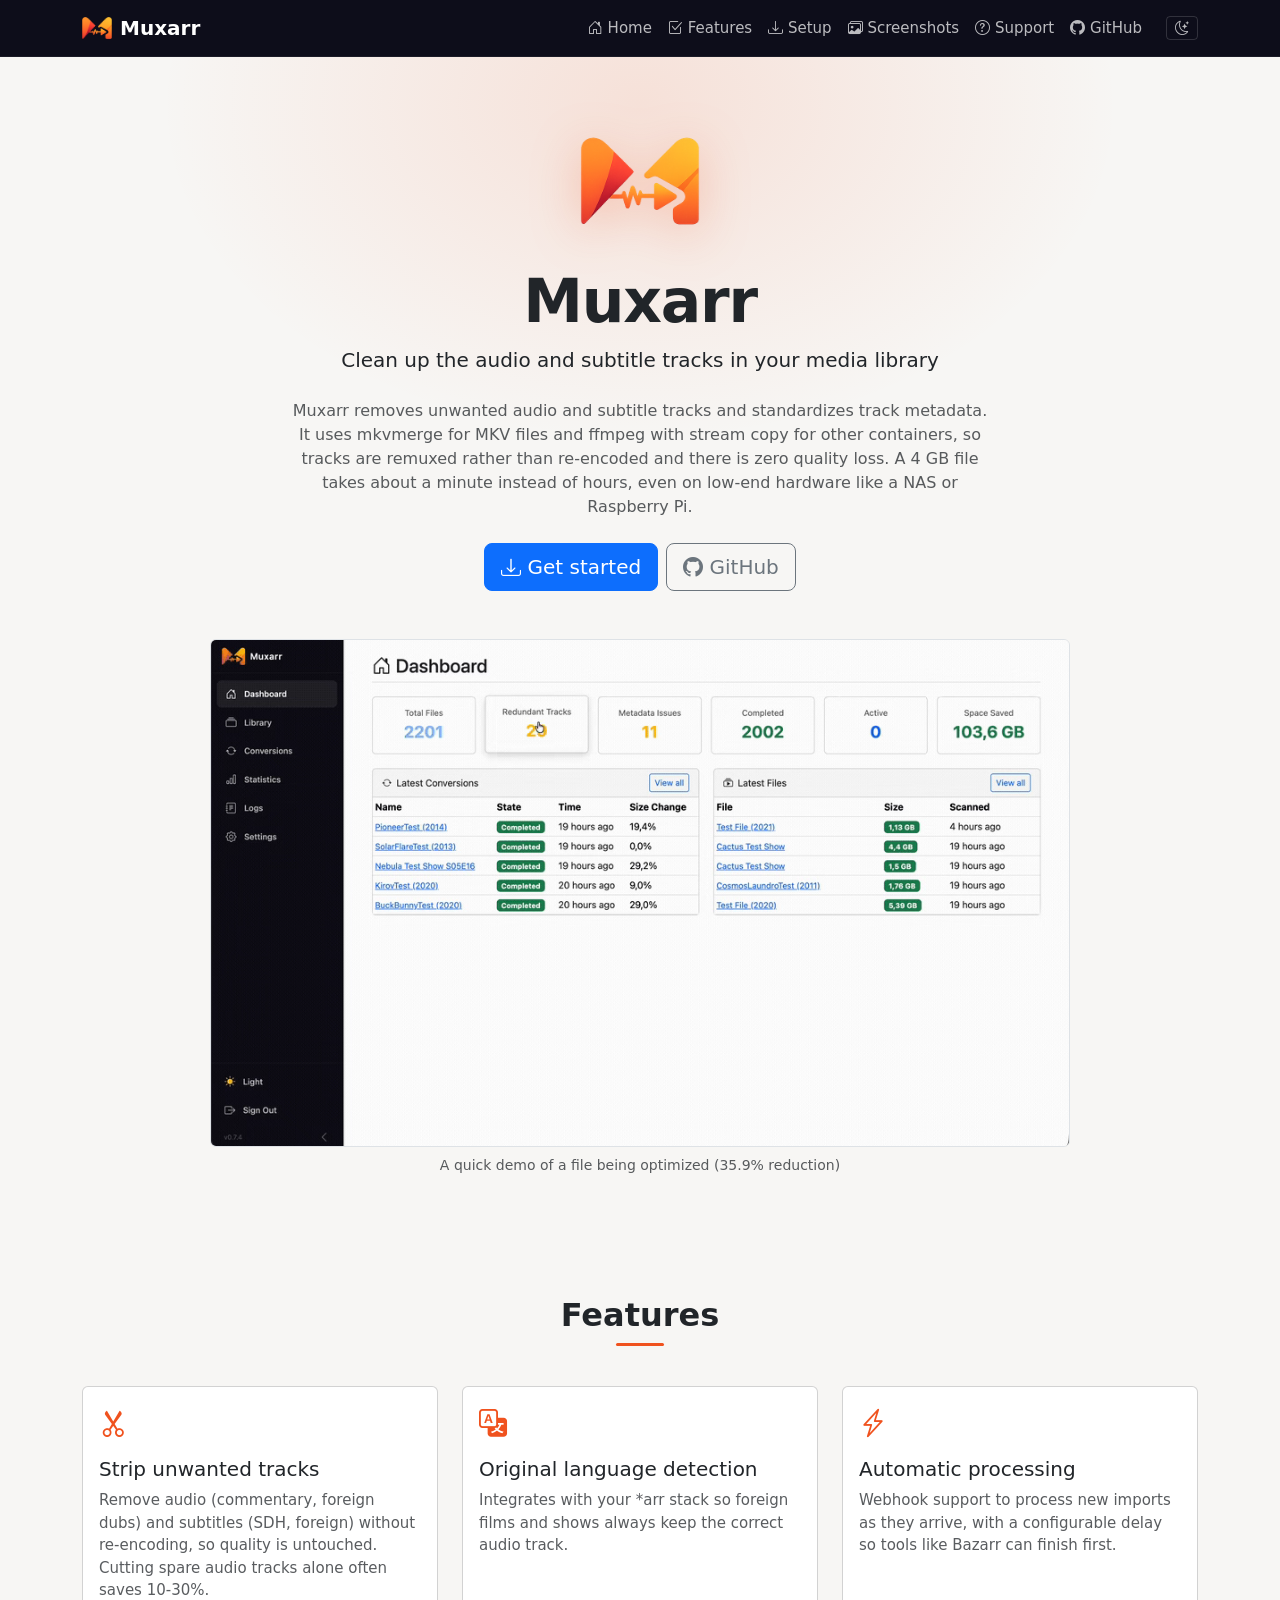
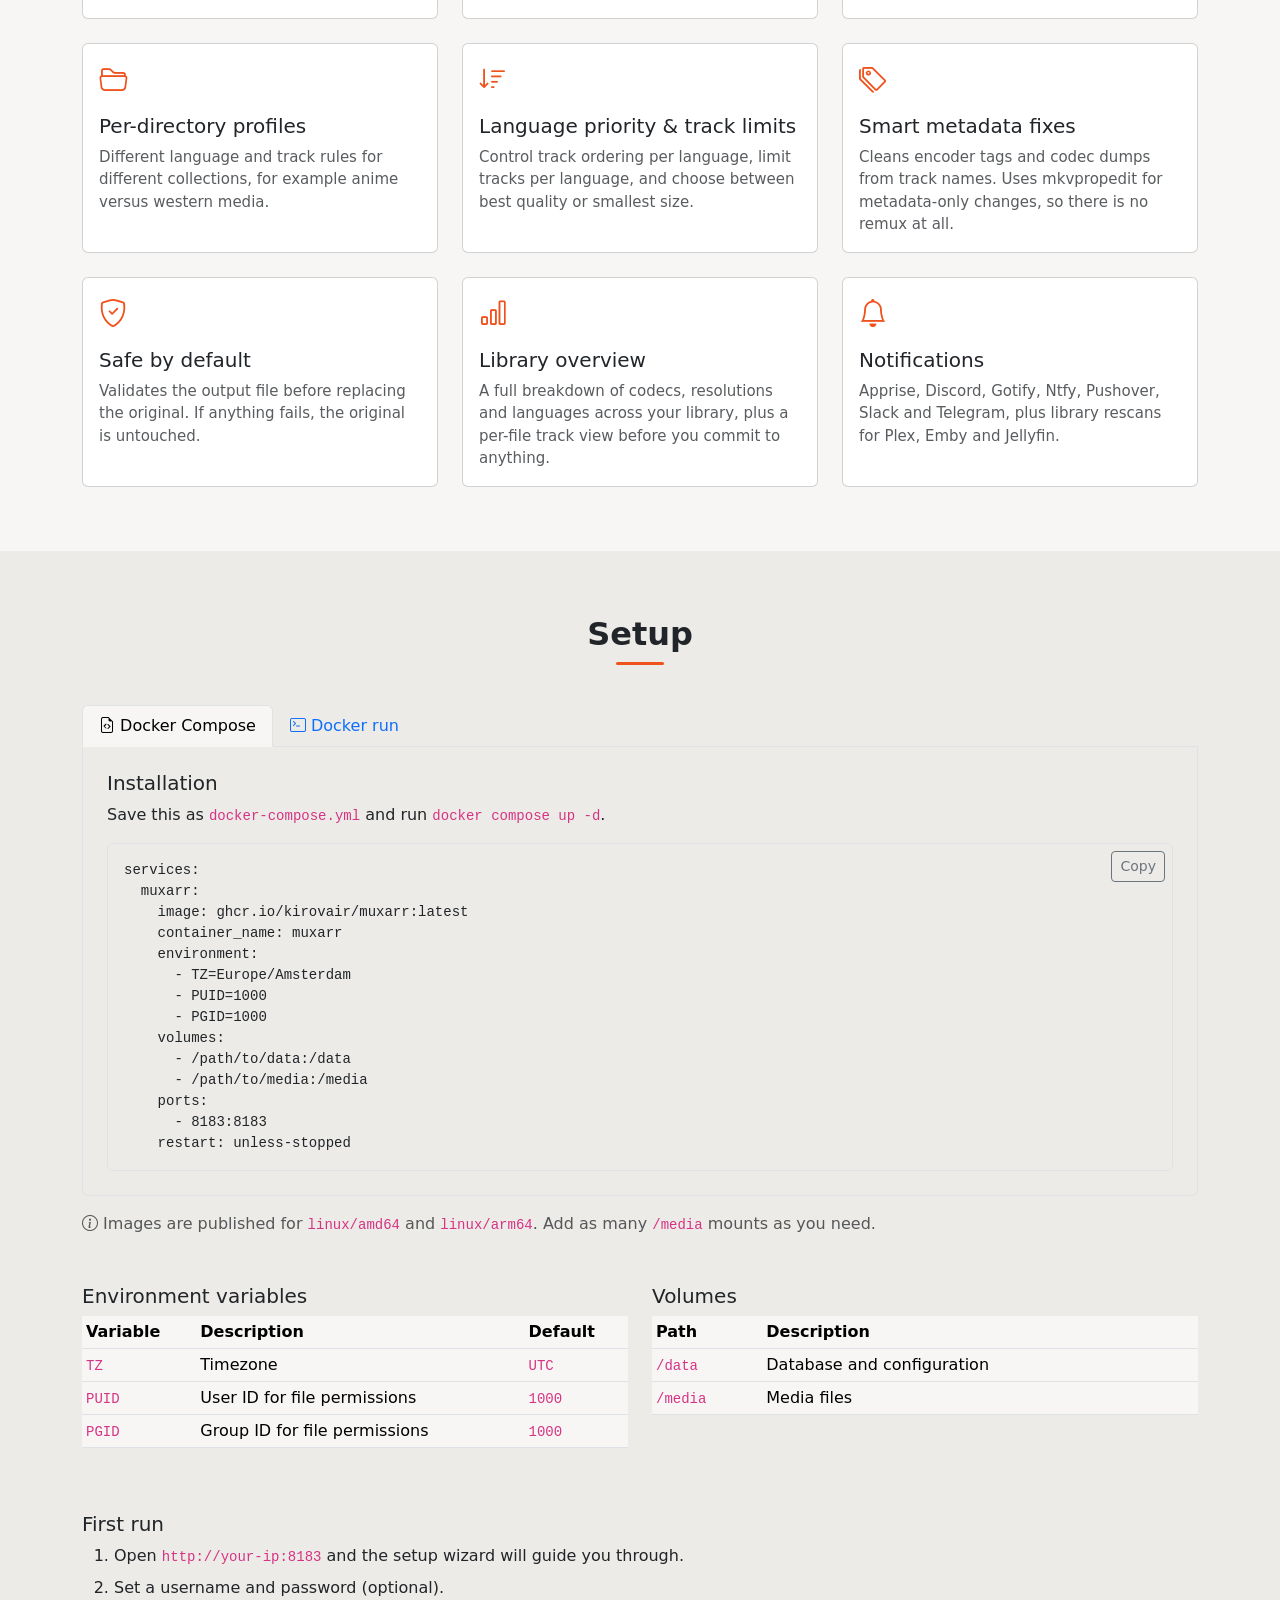
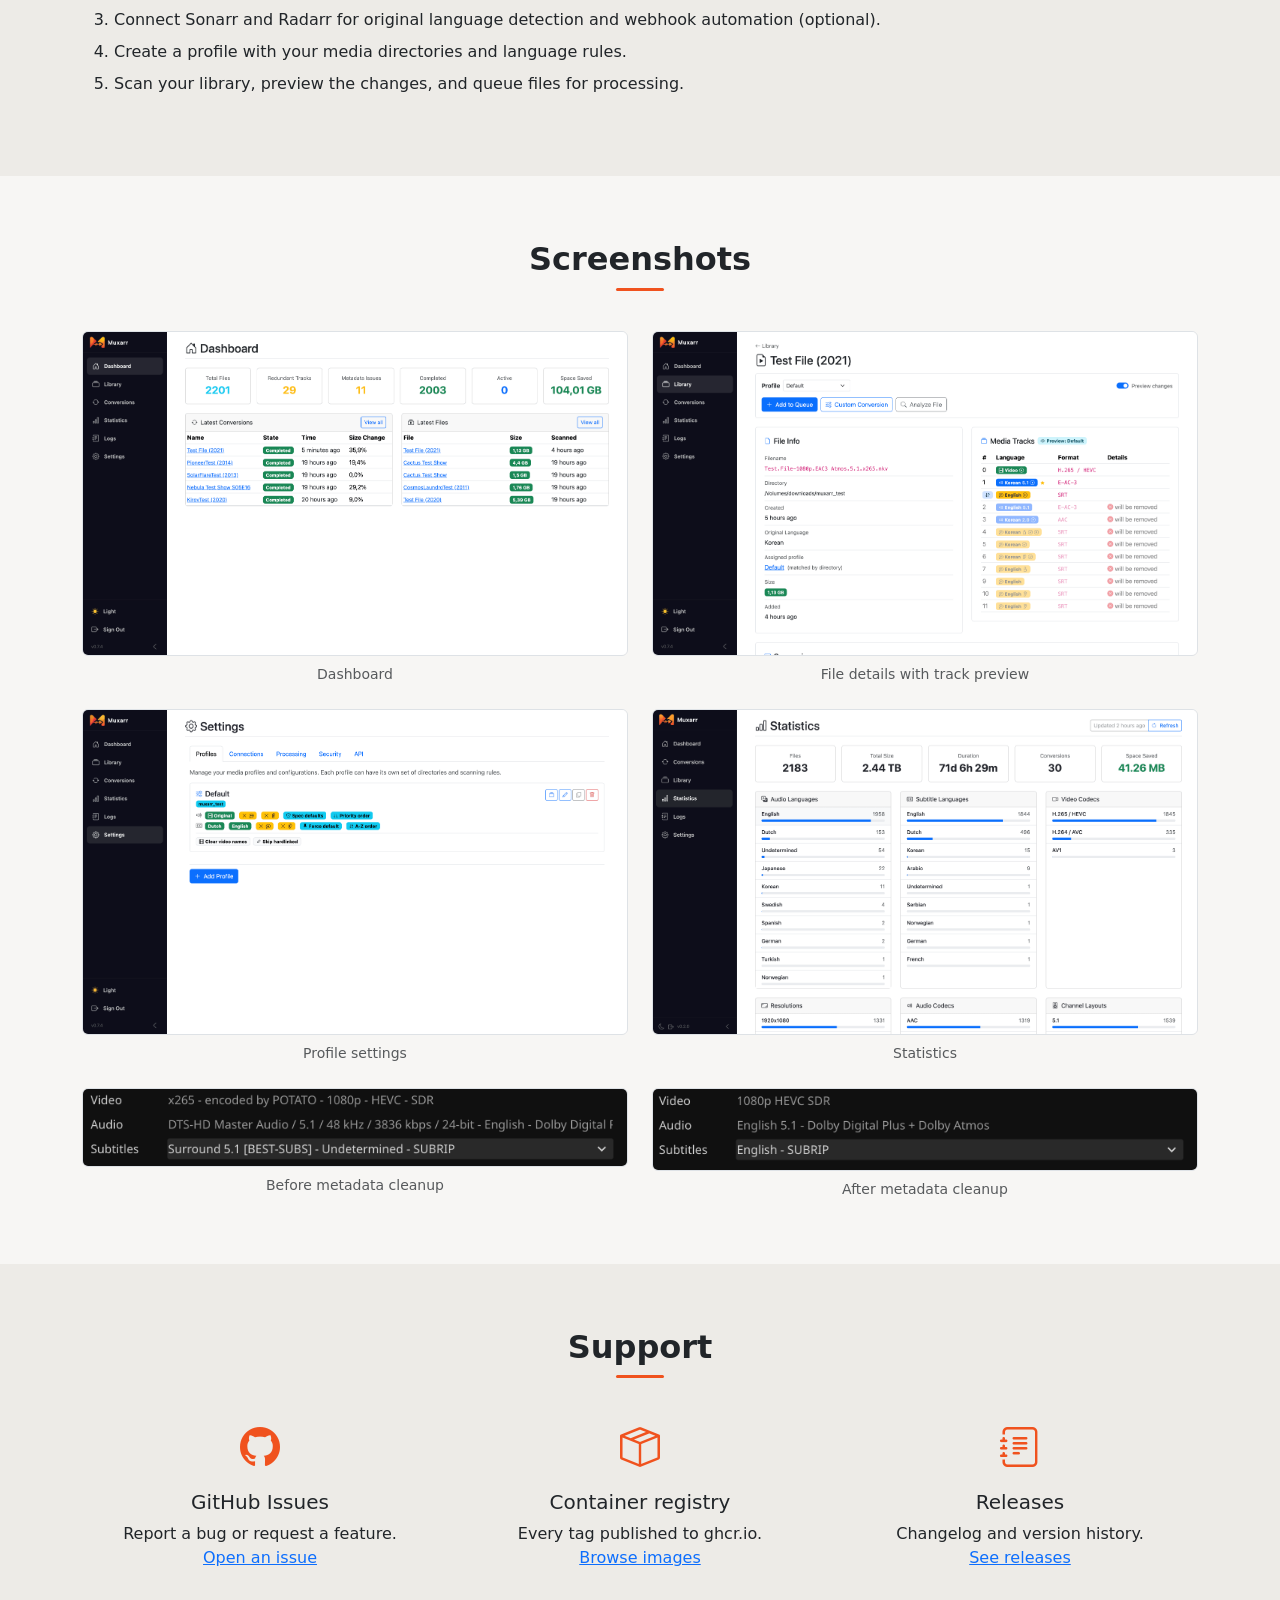
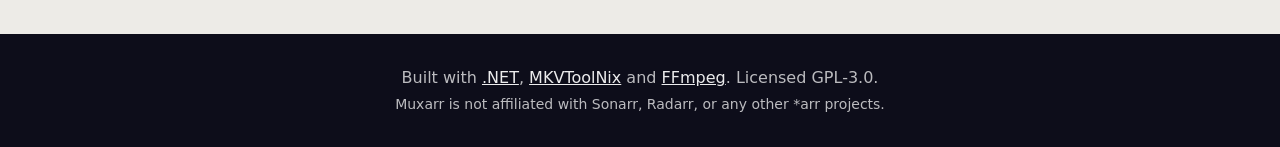
==== commit b06671be: "Fix the navbar on small screens" ====
--- a/index.html
+++ b/index.html
@@ -64,30 +64,31 @@
 </head>
 <body>
 
-<nav class="navbar navbar-expand-md mux-navbar sticky-top">
+<nav class="navbar navbar-expand-lg mux-navbar sticky-top">
   <div class="container">
     <a class="navbar-brand d-flex align-items-center gap-2" href="#top">
       <img src="img/logo.png" alt="" width="30" height="30">
       <span>Muxarr</span>
     </a>
 
-    <button class="navbar-toggler" type="button" data-bs-toggle="collapse" data-bs-target="#nav" aria-controls="nav" aria-expanded="false" aria-label="Toggle navigation">
-      <span class="navbar-toggler-icon"></span>
-    </button>
+    <!-- Kept out of the collapse so both stay put on the top bar when it is open -->
+    <div class="d-flex align-items-center gap-2 order-lg-last ms-lg-3">
+      <button class="btn btn-sm mux-theme-btn" type="button" id="theme-toggle" aria-label="Toggle dark mode">
+        <i class="bi bi-moon-stars"></i>
+      </button>
+      <button class="navbar-toggler" type="button" data-bs-toggle="collapse" data-bs-target="#nav" aria-controls="nav" aria-expanded="false" aria-label="Toggle navigation">
+        <span class="navbar-toggler-icon"></span>
+      </button>
+    </div>
 
     <div class="collapse navbar-collapse justify-content-end" id="nav">
-      <ul class="navbar-nav align-items-md-center">
+      <ul class="navbar-nav align-items-lg-center">
         <li class="nav-item"><a class="nav-link" href="#top"><i class="bi bi-house-door"></i> Home</a></li>
         <li class="nav-item"><a class="nav-link" href="#features"><i class="bi bi-check2-square"></i> Features</a></li>
         <li class="nav-item"><a class="nav-link" href="#setup"><i class="bi bi-download"></i> Setup</a></li>
         <li class="nav-item"><a class="nav-link" href="#screenshots"><i class="bi bi-images"></i> Screenshots</a></li>
         <li class="nav-item"><a class="nav-link" href="#support"><i class="bi bi-question-circle"></i> Support</a></li>
         <li class="nav-item"><a class="nav-link" href="https://github.com/KirovAir/muxarr"><i class="bi bi-github"></i> GitHub</a></li>
-        <li class="nav-item">
-          <button class="btn btn-sm mux-theme-btn ms-md-2" type="button" id="theme-toggle" aria-label="Toggle dark mode">
-            <i class="bi bi-moon-stars"></i>
-          </button>
-        </li>
       </ul>
     </div>
   </div>
--- a/css/site.css
+++ b/css/site.css
@@ -54,42 +54,54 @@
 
 /* ---- Navbar (stays navy in both themes, like the app sidebar) ---- */
 
+/* The bar stays navy in both themes, so pin Bootstrap's dark navbar variables
+   instead of letting them follow data-bs-theme. */
 .mux-navbar {
     background: var(--mux-navy);
     border-bottom: 1px solid var(--mux-border);
+    --bs-navbar-color: rgba(255, 255, 255, 0.72);
+    --bs-navbar-hover-color: #fff;
+    --bs-navbar-active-color: #fff;
+    --bs-navbar-brand-color: #fff;
+    --bs-navbar-brand-hover-color: #fff;
+    --bs-navbar-toggler-border-color: rgba(255, 255, 255, 0.15);
+    --bs-navbar-toggler-icon-bg: url("data:image/svg+xml,%3csvg xmlns='http://www.w3.org/2000/svg' viewBox='0 0 30 30'%3e%3cpath stroke='rgba%28255, 255, 255, 0.75%29' stroke-linecap='round' stroke-miterlimit='10' stroke-width='2' d='M4 7h22M4 15h22M4 23h22'/%3e%3c/svg%3e");
 }
 
 .mux-navbar .navbar-brand {
-    color: #fff;
     font-weight: 600;
 }
 
 .mux-navbar .nav-link {
-    color: rgba(255, 255, 255, 0.72);
     font-size: 0.9375rem;
-}
-
-.mux-navbar .nav-link:hover,
-.mux-navbar .nav-link:focus {
-    color: #fff;
-}
-
-.mux-navbar .navbar-toggler {
-    border-color: var(--mux-border);
-}
-
-.mux-navbar .navbar-toggler-icon {
-    filter: invert(1) grayscale(1) brightness(2);
+    white-space: nowrap;
+}
+
+.mux-navbar .navbar-toggler:focus {
+    box-shadow: none;
+}
+
+/* Room to breathe once the links drop below the bar */
+@media (max-width: 991.98px) {
+    .mux-navbar .navbar-collapse {
+        padding-bottom: 0.5rem;
+    }
+
+    .mux-navbar .nav-link {
+        padding-top: 0.5rem;
+        padding-bottom: 0.5rem;
+    }
 }
 
 .mux-theme-btn {
     color: rgba(255, 255, 255, 0.72);
-    border: 1px solid var(--mux-border);
+    border: 1px solid rgba(255, 255, 255, 0.15);
+    line-height: 1;
 }
 
 .mux-theme-btn:hover {
     color: #fff;
-    border-color: rgba(255, 255, 255, 0.25);
+    border-color: rgba(255, 255, 255, 0.35);
 }
 
 /* ---- Hero ---- */
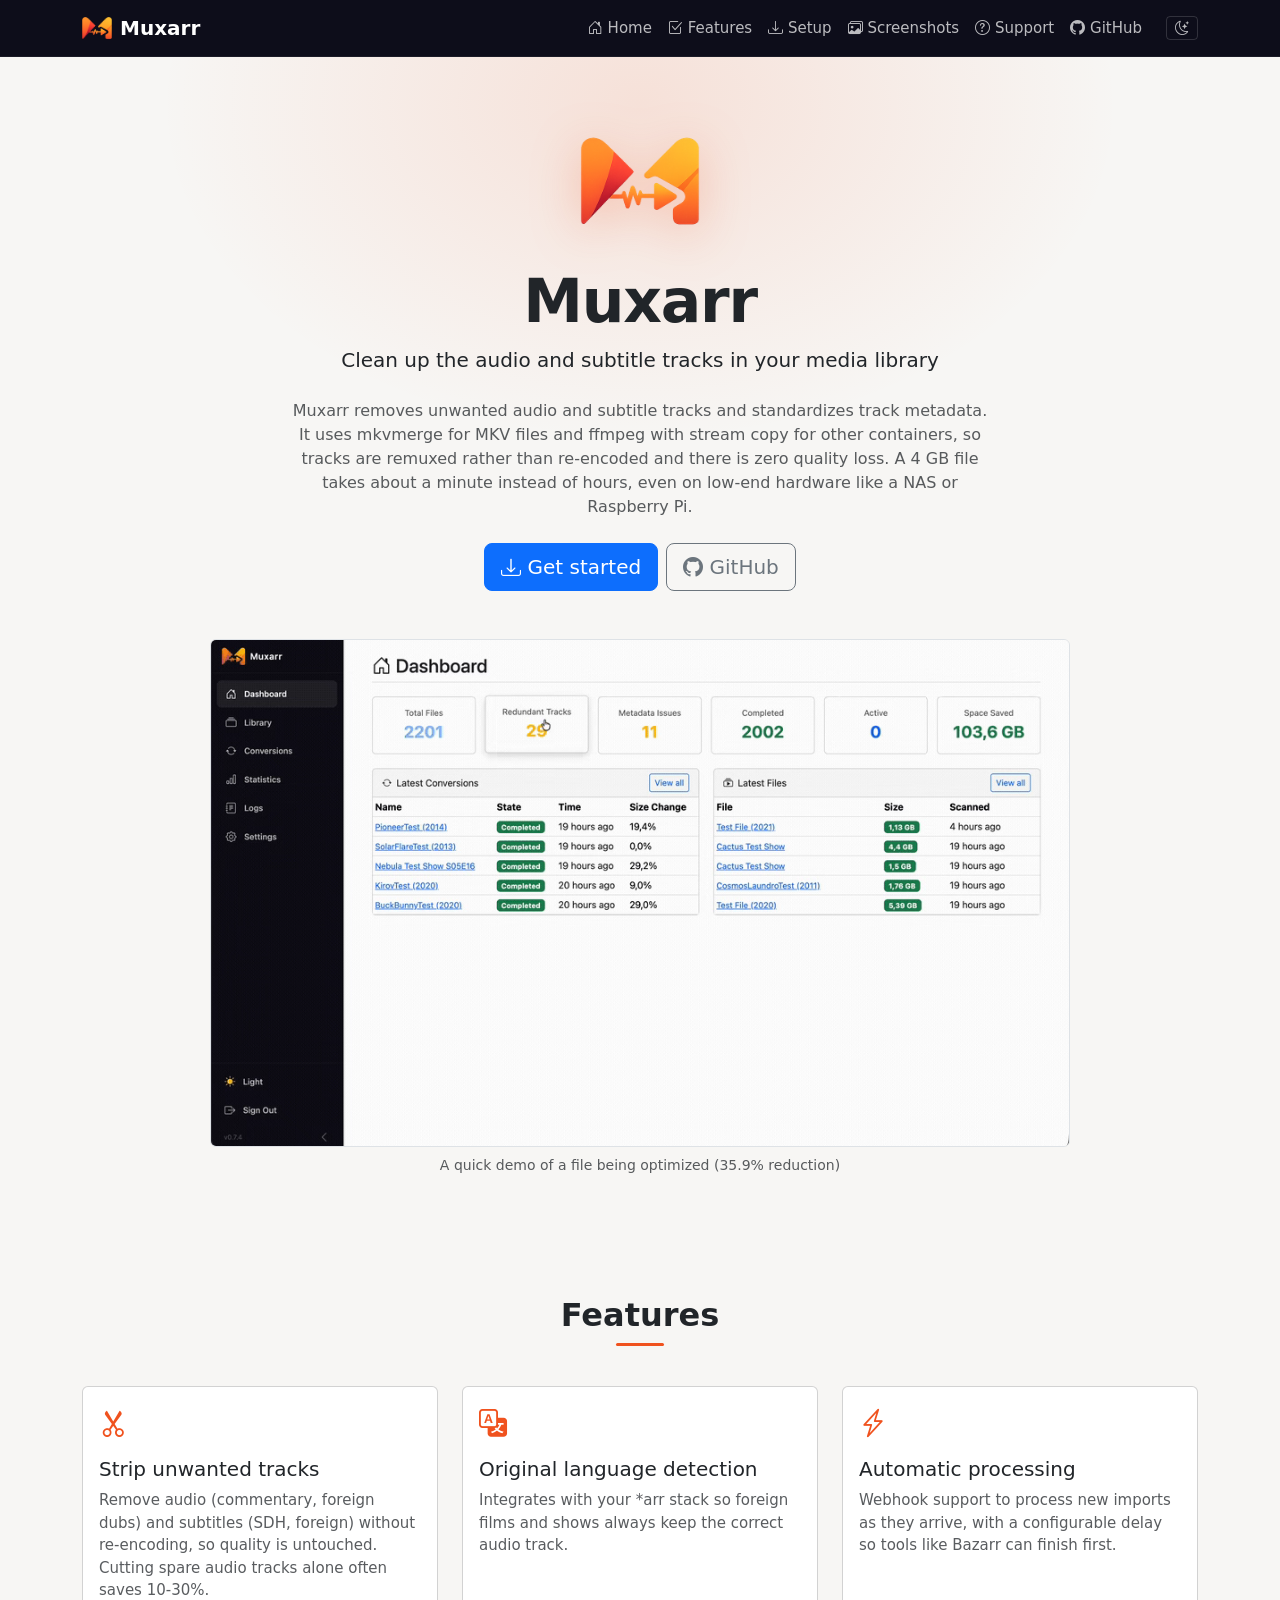
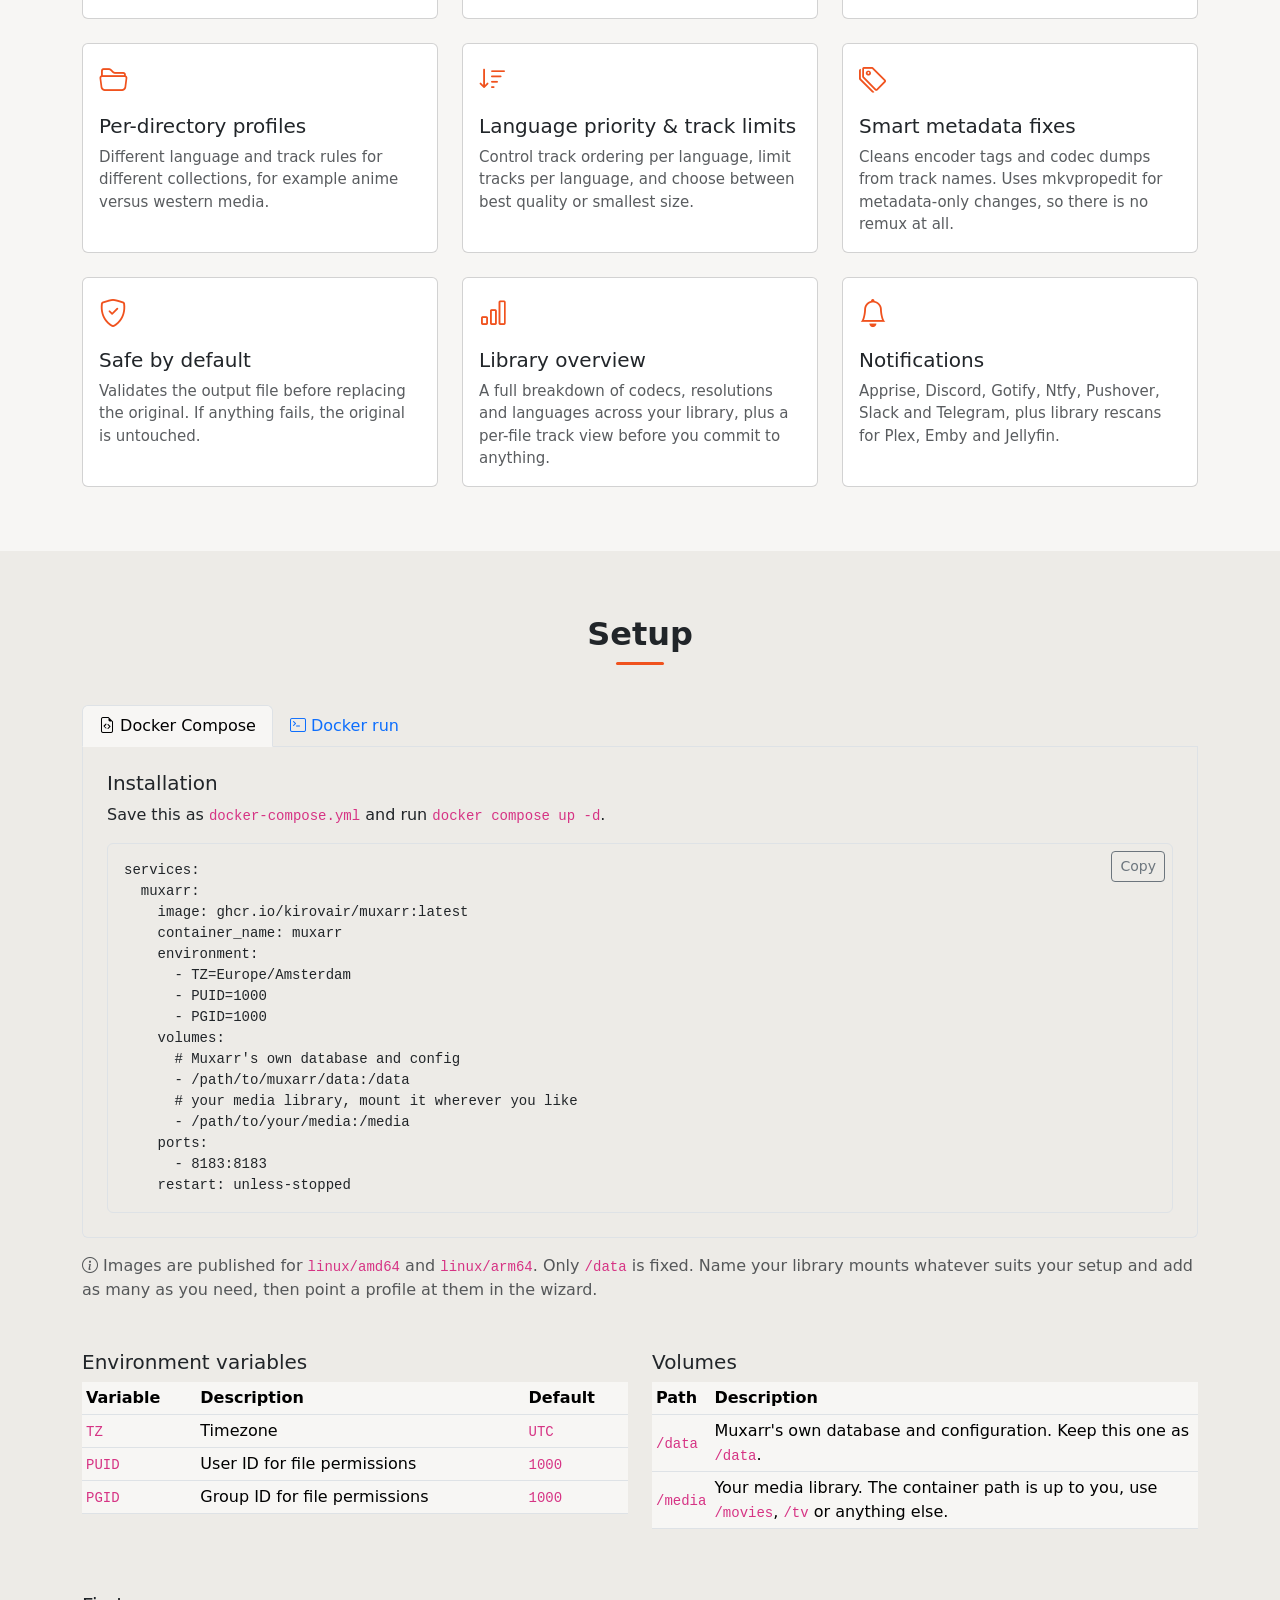
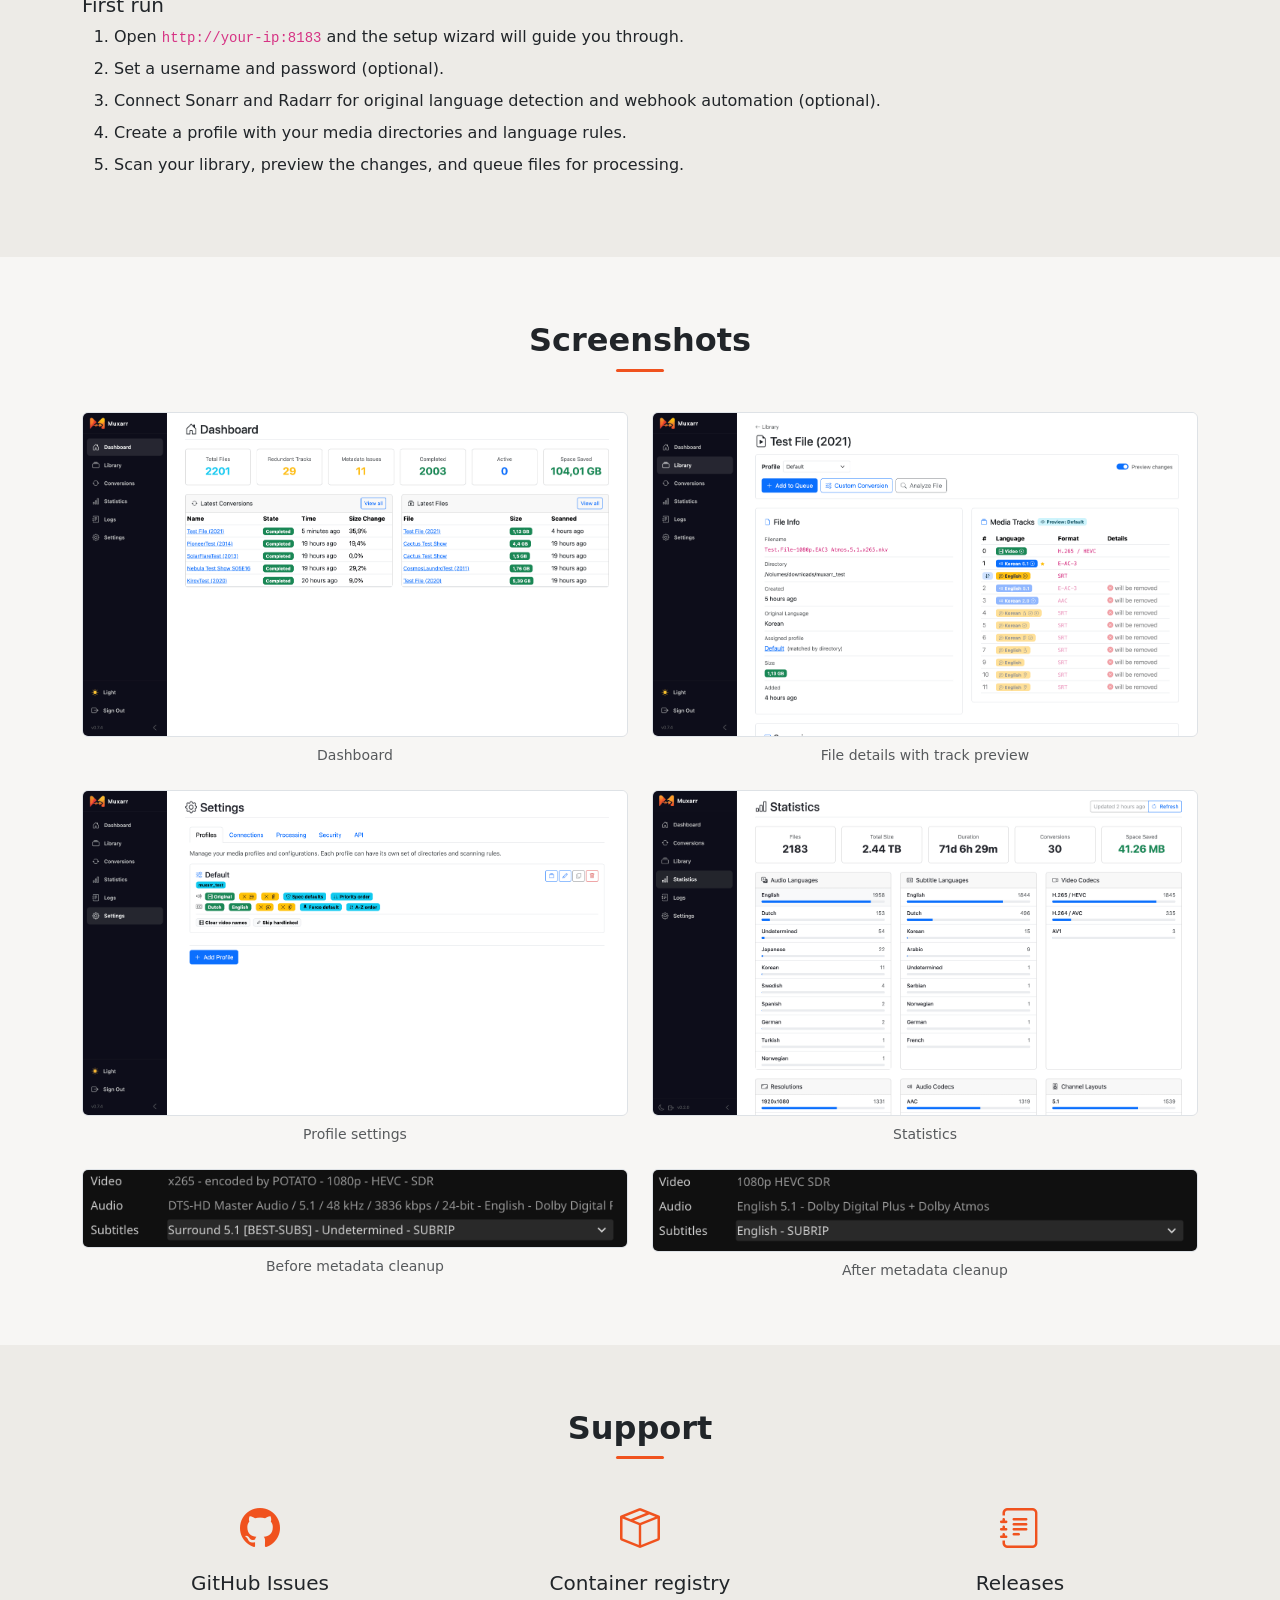
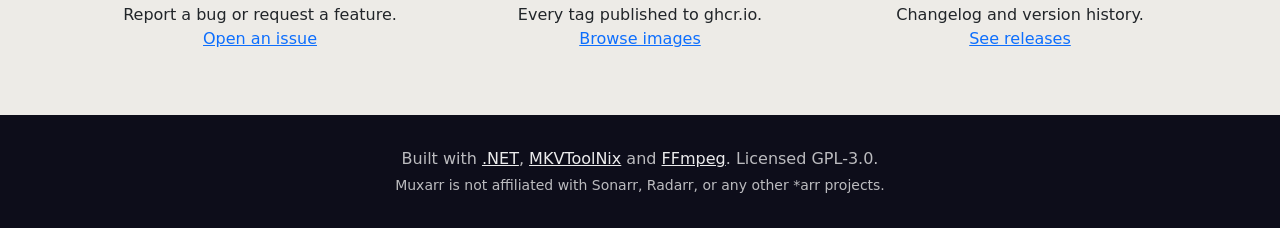
==== commit de7fa911: "Clarify which volume is config and which is media" ====
--- a/index.html
+++ b/index.html
@@ -289,8 +289,10 @@
       - PUID=1000
       - PGID=1000
     volumes:
-      - /path/to/data:/data
-      - /path/to/media:/media
+      # Muxarr's own database and config
+      - /path/to/muxarr/data:/data
+      # your media library, mount it wherever you like
+      - /path/to/your/media:/media
     ports:
       - 8183:8183
     restart: unless-stopped</code></pre>
@@ -308,8 +310,8 @@
   -e PUID=1000 \
   -e PGID=1000 \
   -p 8183:8183 \
-  -v /path/to/data:/data \
-  -v /path/to/media:/media \
+  -v /path/to/muxarr/data:/data \
+  -v /path/to/your/media:/media \
   --restart unless-stopped \
   ghcr.io/kirovair/muxarr:latest</code></pre>
         </div>
@@ -319,8 +321,9 @@
 
     <p class="text-body-secondary mt-3 mb-5">
       <i class="bi bi-info-circle"></i>
-      Images are published for <code>linux/amd64</code> and <code>linux/arm64</code>. Add
-      as many <code>/media</code> mounts as you need.
+      Images are published for <code>linux/amd64</code> and <code>linux/arm64</code>.
+      Only <code>/data</code> is fixed. Name your library mounts whatever suits your
+      setup and add as many as you need, then point a profile at them in the wizard.
     </p>
 
     <div class="row g-4 mb-5">
@@ -343,8 +346,8 @@
           <table class="table table-sm align-middle">
             <thead><tr><th>Path</th><th>Description</th></tr></thead>
             <tbody>
-              <tr><td><code>/data</code></td><td>Database and configuration</td></tr>
-              <tr><td><code>/media</code></td><td>Media files</td></tr>
+              <tr><td><code>/data</code></td><td>Muxarr's own database and configuration. Keep this one as <code>/data</code>.</td></tr>
+              <tr><td><code>/media</code></td><td>Your media library. The container path is up to you, use <code>/movies</code>, <code>/tv</code> or anything else.</td></tr>
             </tbody>
           </table>
         </div>
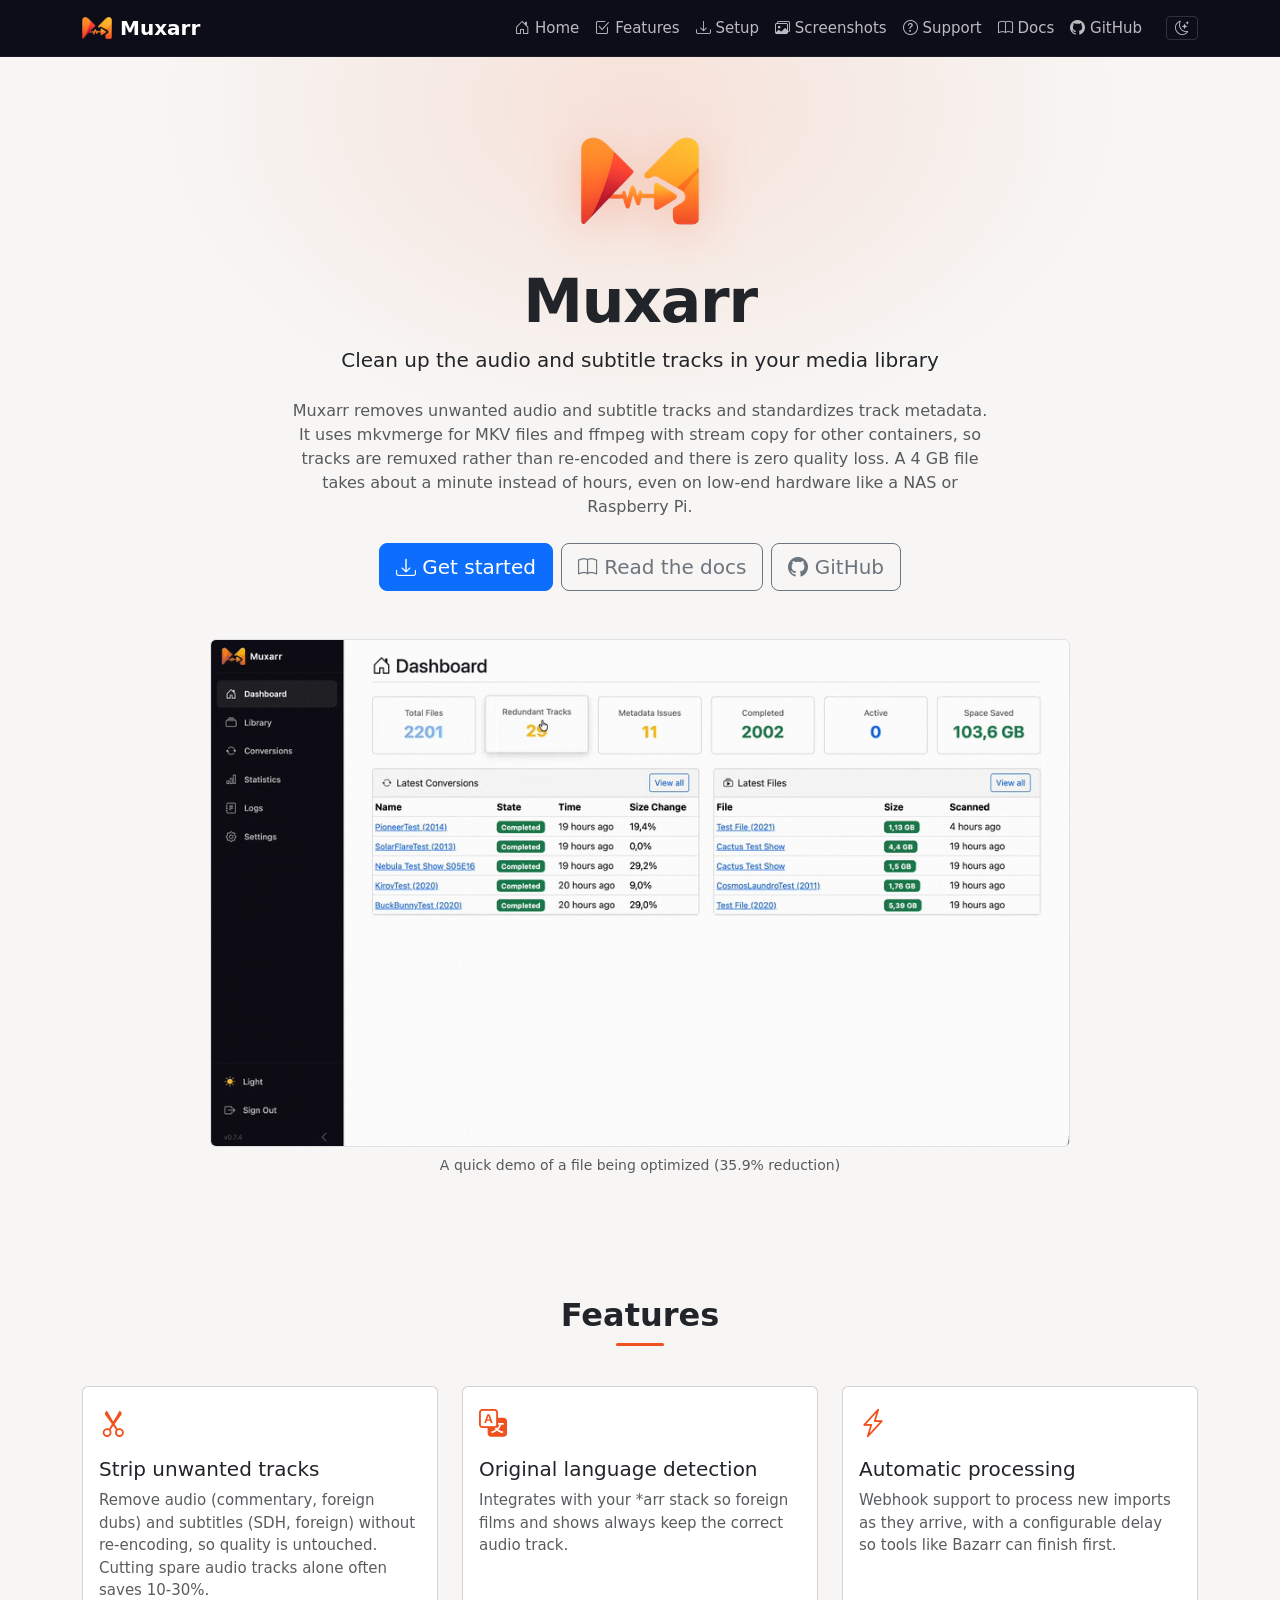
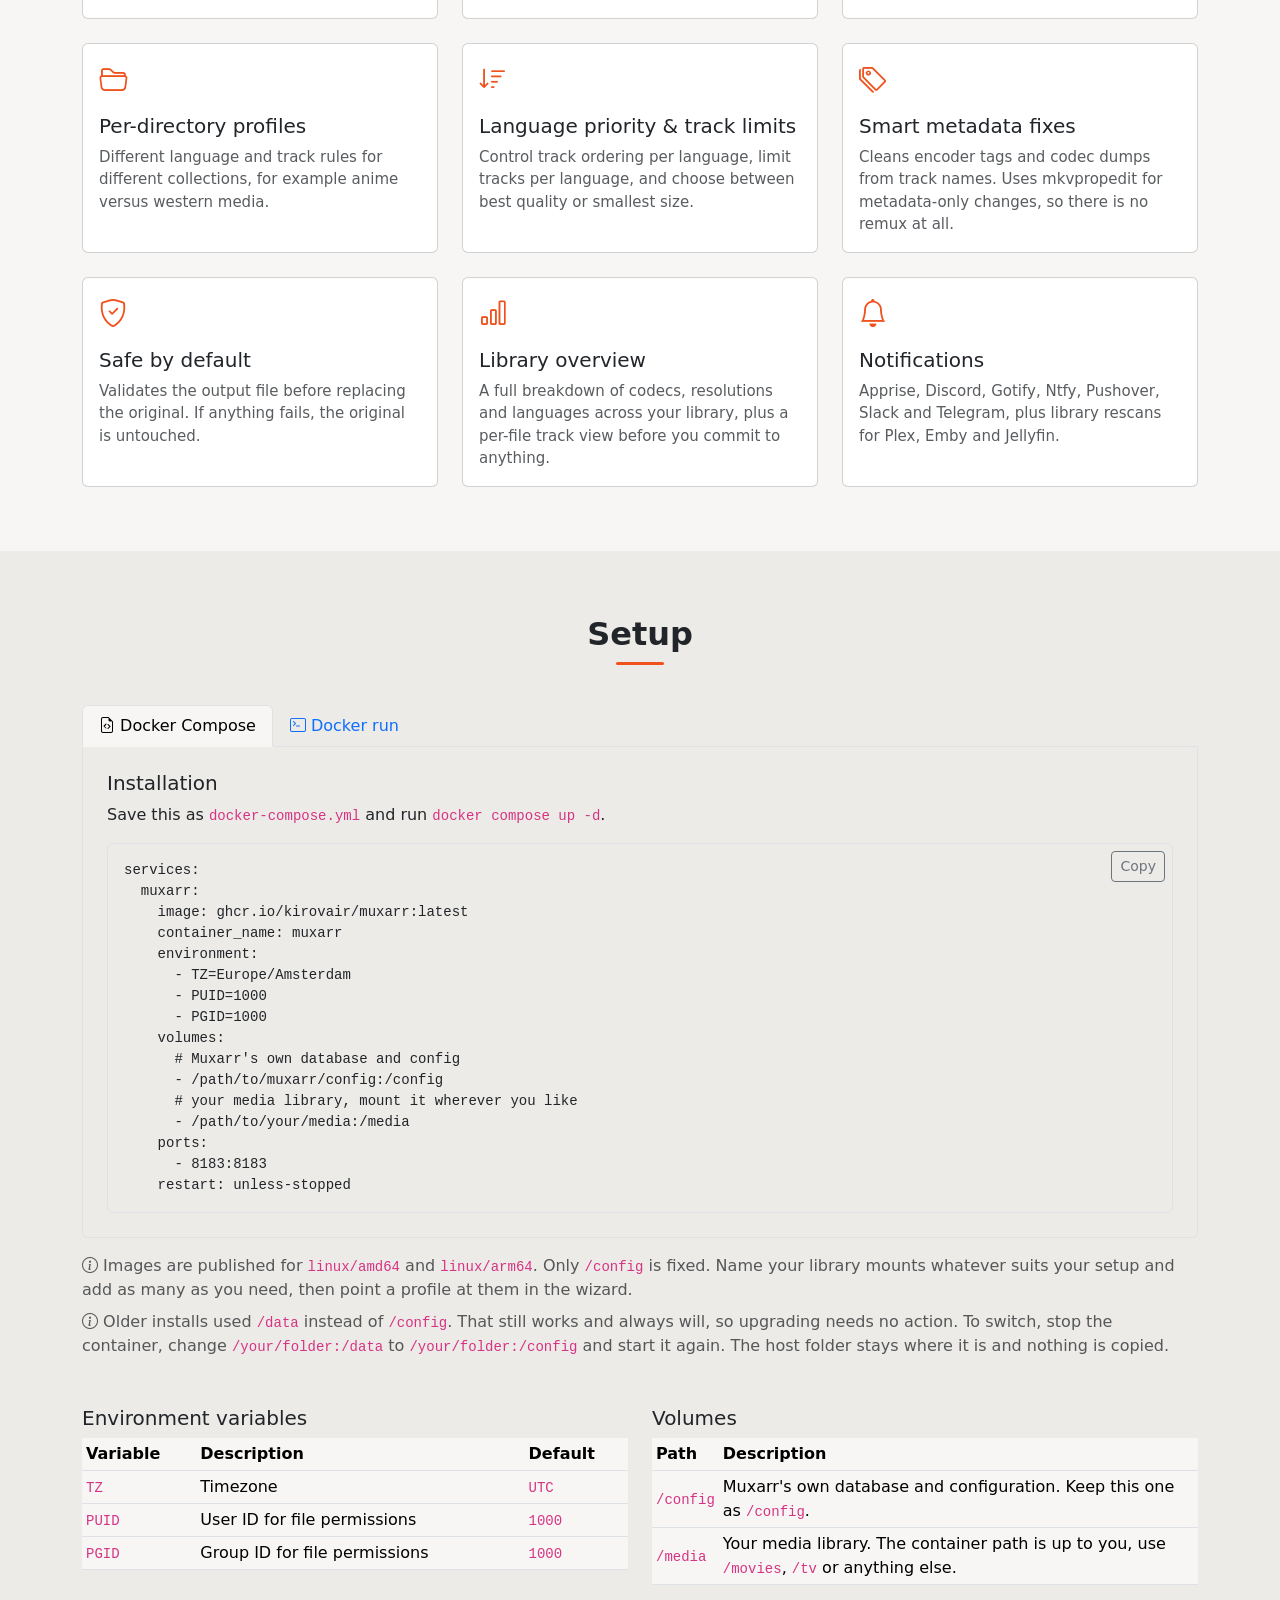
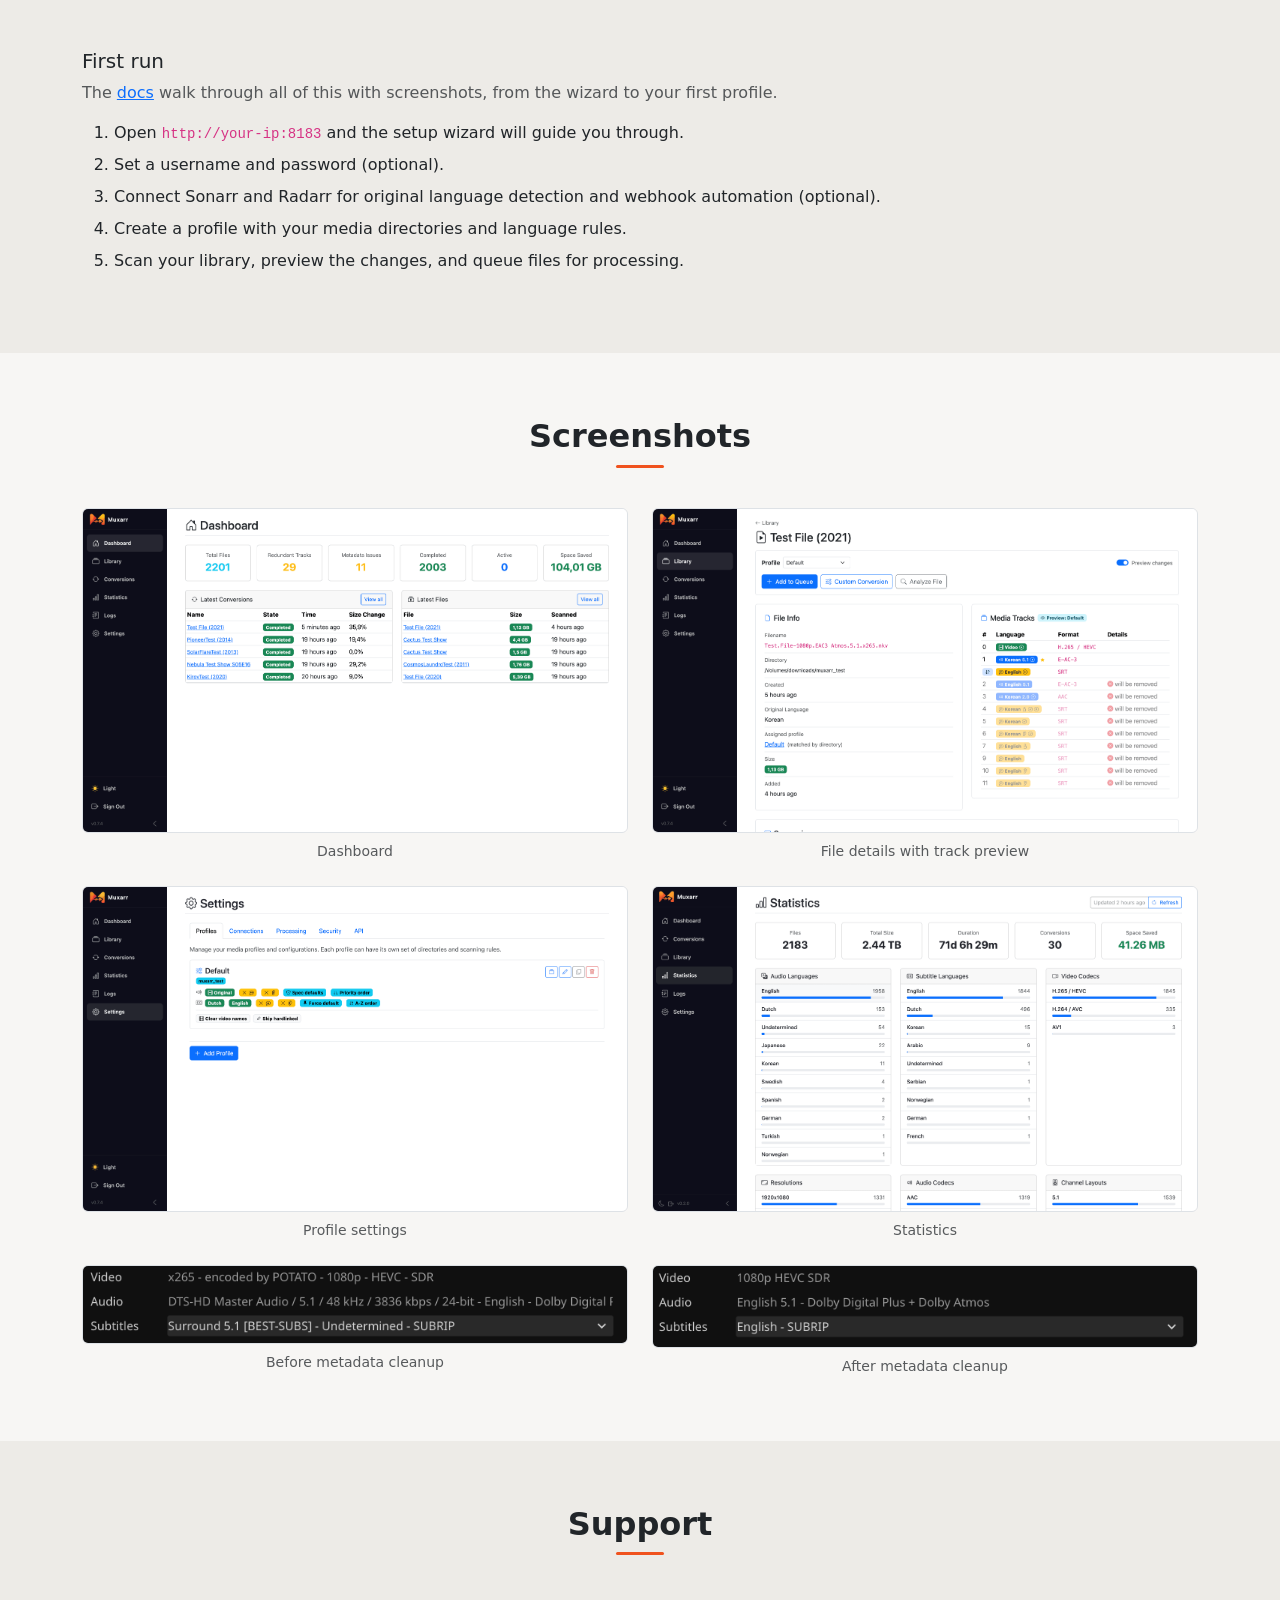
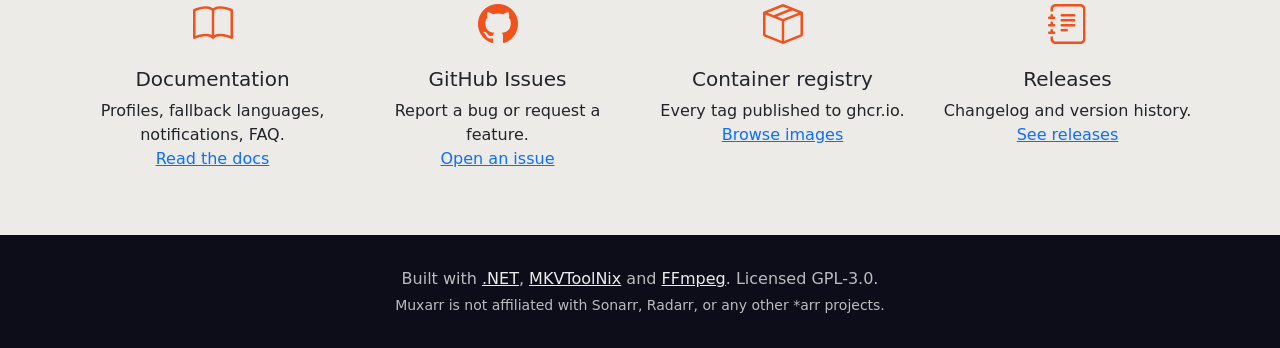
==== commit 9e51ae6f: "Add documentation with screenshots" ====
--- a/index.html
+++ b/index.html
@@ -88,6 +88,7 @@
         <li class="nav-item"><a class="nav-link" href="#setup"><i class="bi bi-download"></i> Setup</a></li>
         <li class="nav-item"><a class="nav-link" href="#screenshots"><i class="bi bi-images"></i> Screenshots</a></li>
         <li class="nav-item"><a class="nav-link" href="#support"><i class="bi bi-question-circle"></i> Support</a></li>
+        <li class="nav-item"><a class="nav-link" href="docs/"><i class="bi bi-book"></i> Docs</a></li>
         <li class="nav-item"><a class="nav-link" href="https://github.com/KirovAir/muxarr"><i class="bi bi-github"></i> GitHub</a></li>
       </ul>
     </div>
@@ -111,6 +112,7 @@
 
     <div class="d-flex flex-wrap gap-2 justify-content-center mb-5">
       <a class="btn btn-primary btn-lg" href="#setup"><i class="bi bi-download"></i> Get started</a>
+      <a class="btn btn-outline-secondary btn-lg" href="docs/"><i class="bi bi-book"></i> Read the docs</a>
       <a class="btn btn-outline-secondary btn-lg" href="https://github.com/KirovAir/muxarr"><i class="bi bi-github"></i> GitHub</a>
     </div>
 
@@ -290,7 +292,7 @@
       - PGID=1000
     volumes:
       # Muxarr's own database and config
-      - /path/to/muxarr/data:/data
+      - /path/to/muxarr/config:/config
       # your media library, mount it wherever you like
       - /path/to/your/media:/media
     ports:
@@ -310,7 +312,7 @@
   -e PUID=1000 \
   -e PGID=1000 \
   -p 8183:8183 \
-  -v /path/to/muxarr/data:/data \
+  -v /path/to/muxarr/config:/config \
   -v /path/to/your/media:/media \
   --restart unless-stopped \
   ghcr.io/kirovair/muxarr:latest</code></pre>
@@ -319,11 +321,19 @@
 
     </div>
 
-    <p class="text-body-secondary mt-3 mb-5">
+    <p class="text-body-secondary mt-3 mb-2">
       <i class="bi bi-info-circle"></i>
       Images are published for <code>linux/amd64</code> and <code>linux/arm64</code>.
-      Only <code>/data</code> is fixed. Name your library mounts whatever suits your
+      Only <code>/config</code> is fixed. Name your library mounts whatever suits your
       setup and add as many as you need, then point a profile at them in the wizard.
+    </p>
+
+    <p class="text-body-secondary mb-5">
+      <i class="bi bi-info-circle"></i>
+      Older installs used <code>/data</code> instead of <code>/config</code>. That still works and
+      always will, so upgrading needs no action. To switch, stop the container, change
+      <code>/your/folder:/data</code> to <code>/your/folder:/config</code> and start it again. The
+      host folder stays where it is and nothing is copied.
     </p>
 
     <div class="row g-4 mb-5">
@@ -346,7 +356,7 @@
           <table class="table table-sm align-middle">
             <thead><tr><th>Path</th><th>Description</th></tr></thead>
             <tbody>
-              <tr><td><code>/data</code></td><td>Muxarr's own database and configuration. Keep this one as <code>/data</code>.</td></tr>
+              <tr><td><code>/config</code></td><td>Muxarr's own database and configuration. Keep this one as <code>/config</code>.</td></tr>
               <tr><td><code>/media</code></td><td>Your media library. The container path is up to you, use <code>/movies</code>, <code>/tv</code> or anything else.</td></tr>
             </tbody>
           </table>
@@ -355,6 +365,7 @@
     </div>
 
     <h3 class="h5">First run</h3>
+    <p class="text-body-secondary">The <a href="docs/">docs</a> walk through all of this with screenshots, from the wizard to your first profile.</p>
     <ol class="mux-steps">
       <li>Open <code>http://your-ip:8183</code> and the setup wizard will guide you through.</li>
       <li>Set a username and password (optional).</li>
@@ -417,19 +428,25 @@
     <h2 class="mux-heading">Support</h2>
 
     <div class="row g-4 text-center">
-      <div class="col-md-4">
+      <div class="col-md-6 col-lg-3">
+        <i class="bi bi-book mux-support-icon"></i>
+        <h3 class="h5">Documentation</h3>
+        <p class="mb-0">Profiles, fallback languages, notifications, FAQ.</p>
+        <a href="docs/">Read the docs</a>
+      </div>
+      <div class="col-md-6 col-lg-3">
         <i class="bi bi-github mux-support-icon"></i>
         <h3 class="h5">GitHub Issues</h3>
         <p class="mb-0">Report a bug or request a feature.</p>
         <a href="https://github.com/KirovAir/muxarr/issues">Open an issue</a>
       </div>
-      <div class="col-md-4">
+      <div class="col-md-6 col-lg-3">
         <i class="bi bi-box-seam mux-support-icon"></i>
         <h3 class="h5">Container registry</h3>
         <p class="mb-0">Every tag published to ghcr.io.</p>
         <a href="https://github.com/KirovAir/muxarr/pkgs/container/muxarr">Browse images</a>
       </div>
-      <div class="col-md-4">
+      <div class="col-md-6 col-lg-3">
         <i class="bi bi-journal-text mux-support-icon"></i>
         <h3 class="h5">Releases</h3>
         <p class="mb-0">Changelog and version history.</p>
--- a/css/site.css
+++ b/css/site.css
@@ -316,3 +316,126 @@
         transform: none;
     }
 }
+
+/* ---- Docs ---- */
+
+.mux-docs {
+    padding: 2.5rem 0 4rem;
+}
+
+.mux-docs-nav {
+    position: sticky;
+    top: 5rem;
+    font-size: 0.9375rem;
+}
+
+.mux-docs-nav .nav-link {
+    color: var(--bs-body-color);
+    padding: 0.25rem 0.75rem;
+    border-left: 2px solid transparent;
+    border-radius: 0;
+}
+
+.mux-docs-nav .nav-link:hover {
+    color: var(--mux-orange);
+}
+
+.mux-docs-nav .nav-link.active {
+    color: var(--mux-orange);
+    border-left-color: var(--mux-orange);
+    font-weight: 600;
+}
+
+.mux-docs-nav .mux-docs-sub .nav-link {
+    padding-left: 1.5rem;
+    font-size: 0.875rem;
+    color: var(--bs-secondary-color);
+}
+
+.mux-docs-nav .mux-docs-sub .nav-link:hover {
+    color: var(--mux-orange);
+}
+
+.mux-docs-body h1 {
+    font-weight: 700;
+    letter-spacing: -0.01em;
+}
+
+.mux-docs-body h2 {
+    margin-top: 3rem;
+    padding-bottom: 0.5rem;
+    border-bottom: 1px solid var(--bs-border-color);
+    font-weight: 600;
+}
+
+.mux-docs-body h3 {
+    margin-top: 2rem;
+    font-size: 1.25rem;
+    font-weight: 600;
+}
+
+.mux-docs-body h2[id], .mux-docs-body h3[id] {
+    scroll-margin-top: 5rem;
+}
+
+.mux-docs-body p, .mux-docs-body li {
+    line-height: 1.65;
+}
+
+.mux-docs-body .mux-lead {
+    font-size: 1.125rem;
+    color: var(--bs-secondary-color);
+}
+
+.mux-docs-body figure.mux-shot {
+    margin: 1.5rem 0 2rem;
+}
+
+.mux-docs-body figure.mux-shot img {
+    width: 100%;
+    height: auto;
+    box-shadow: 0 0.5rem 1.5rem rgba(0, 0, 0, 0.08);
+}
+
+[data-bs-theme="dark"] .mux-docs-body figure.mux-shot img {
+    box-shadow: 0 0.5rem 1.5rem rgba(0, 0, 0, 0.4);
+}
+
+/* Cropped UI fragments should not stretch to the column */
+.mux-docs-body figure.mux-shot.mux-shot-narrow img {
+    width: auto;
+    max-width: 100%;
+}
+
+.mux-docs-body table {
+    font-size: 0.9375rem;
+}
+
+.mux-docs-body code {
+    font-size: 0.875em;
+}
+
+.mux-docs-body .table code {
+    white-space: nowrap;
+}
+
+/* Setting names as they appear in the app */
+.mux-ui {
+    font-weight: 600;
+}
+
+/* Docs pager at the bottom of each page */
+.mux-docs-pager {
+    margin-top: 3rem;
+    padding-top: 1.5rem;
+    border-top: 1px solid var(--bs-border-color);
+}
+
+.mux-docs-pager a {
+    text-decoration: none;
+}
+
+.mux-docs-pager small {
+    display: block;
+    color: var(--bs-secondary-color);
+}
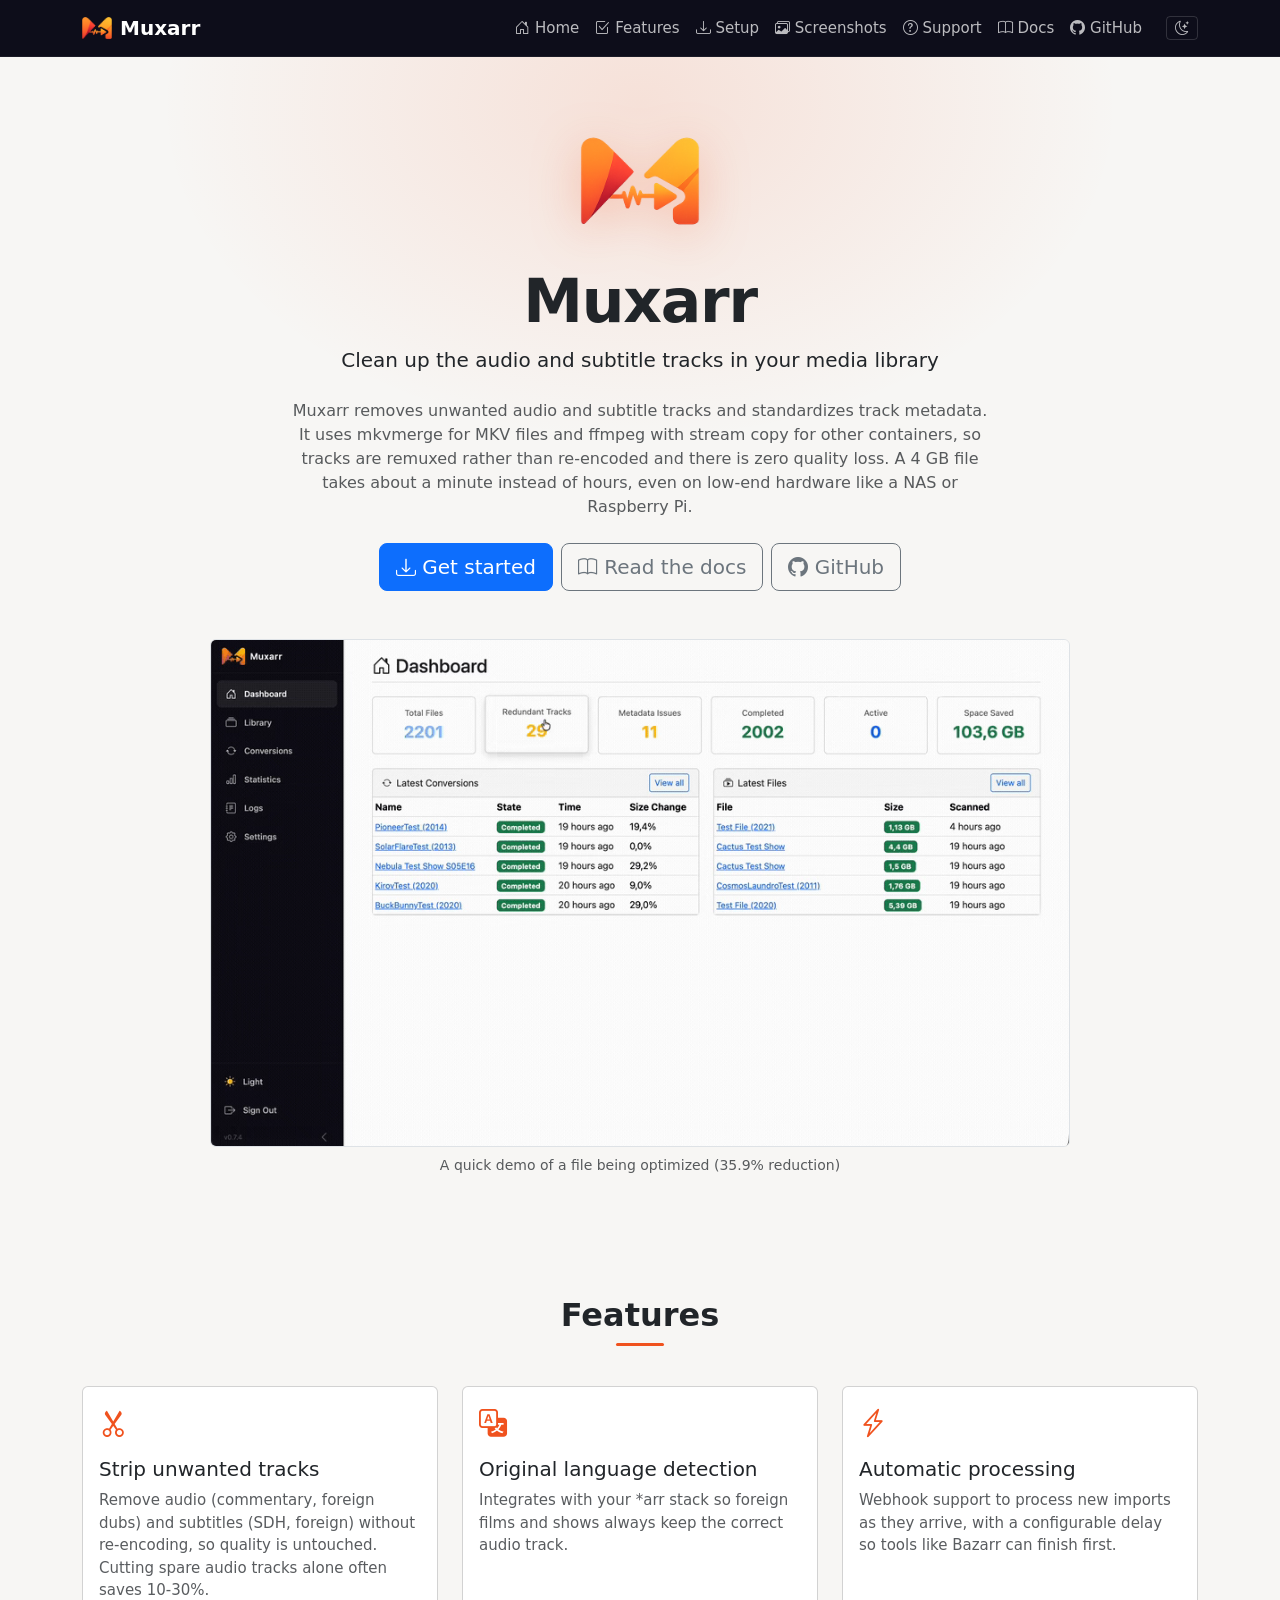
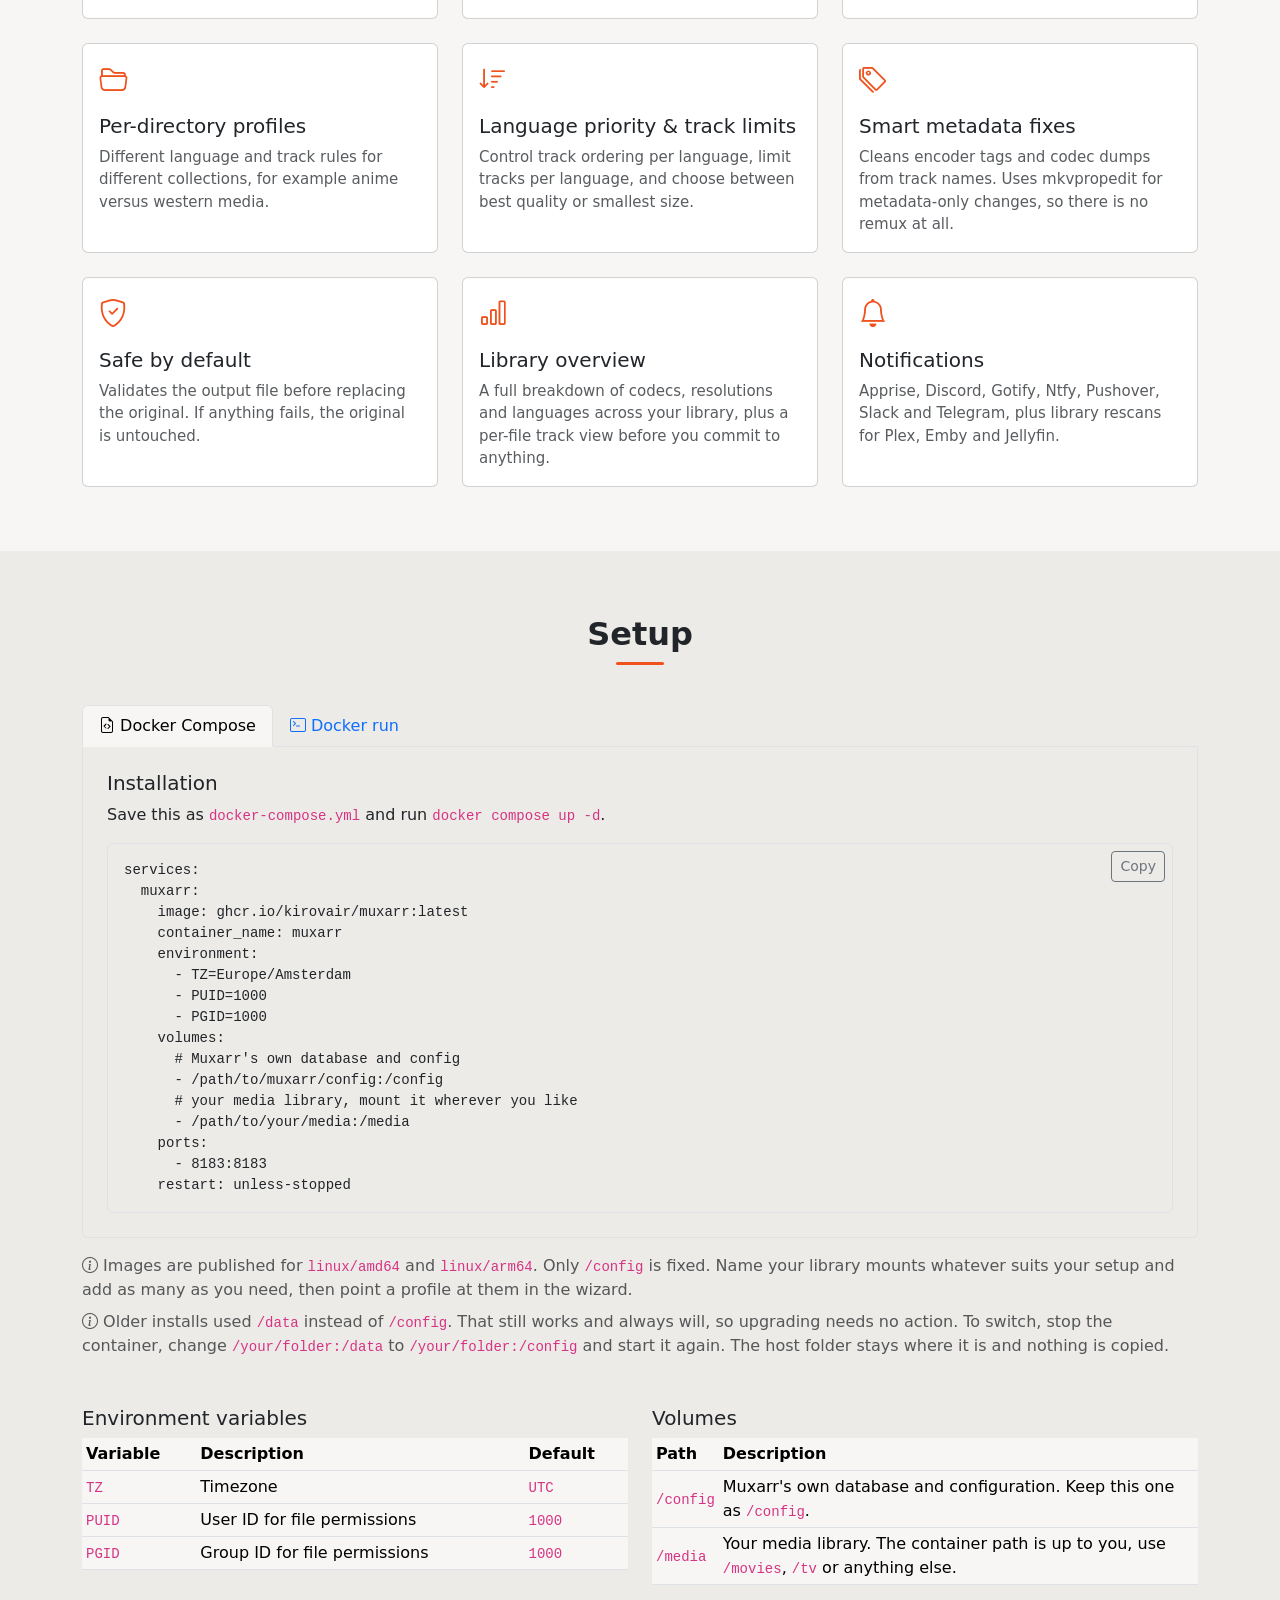
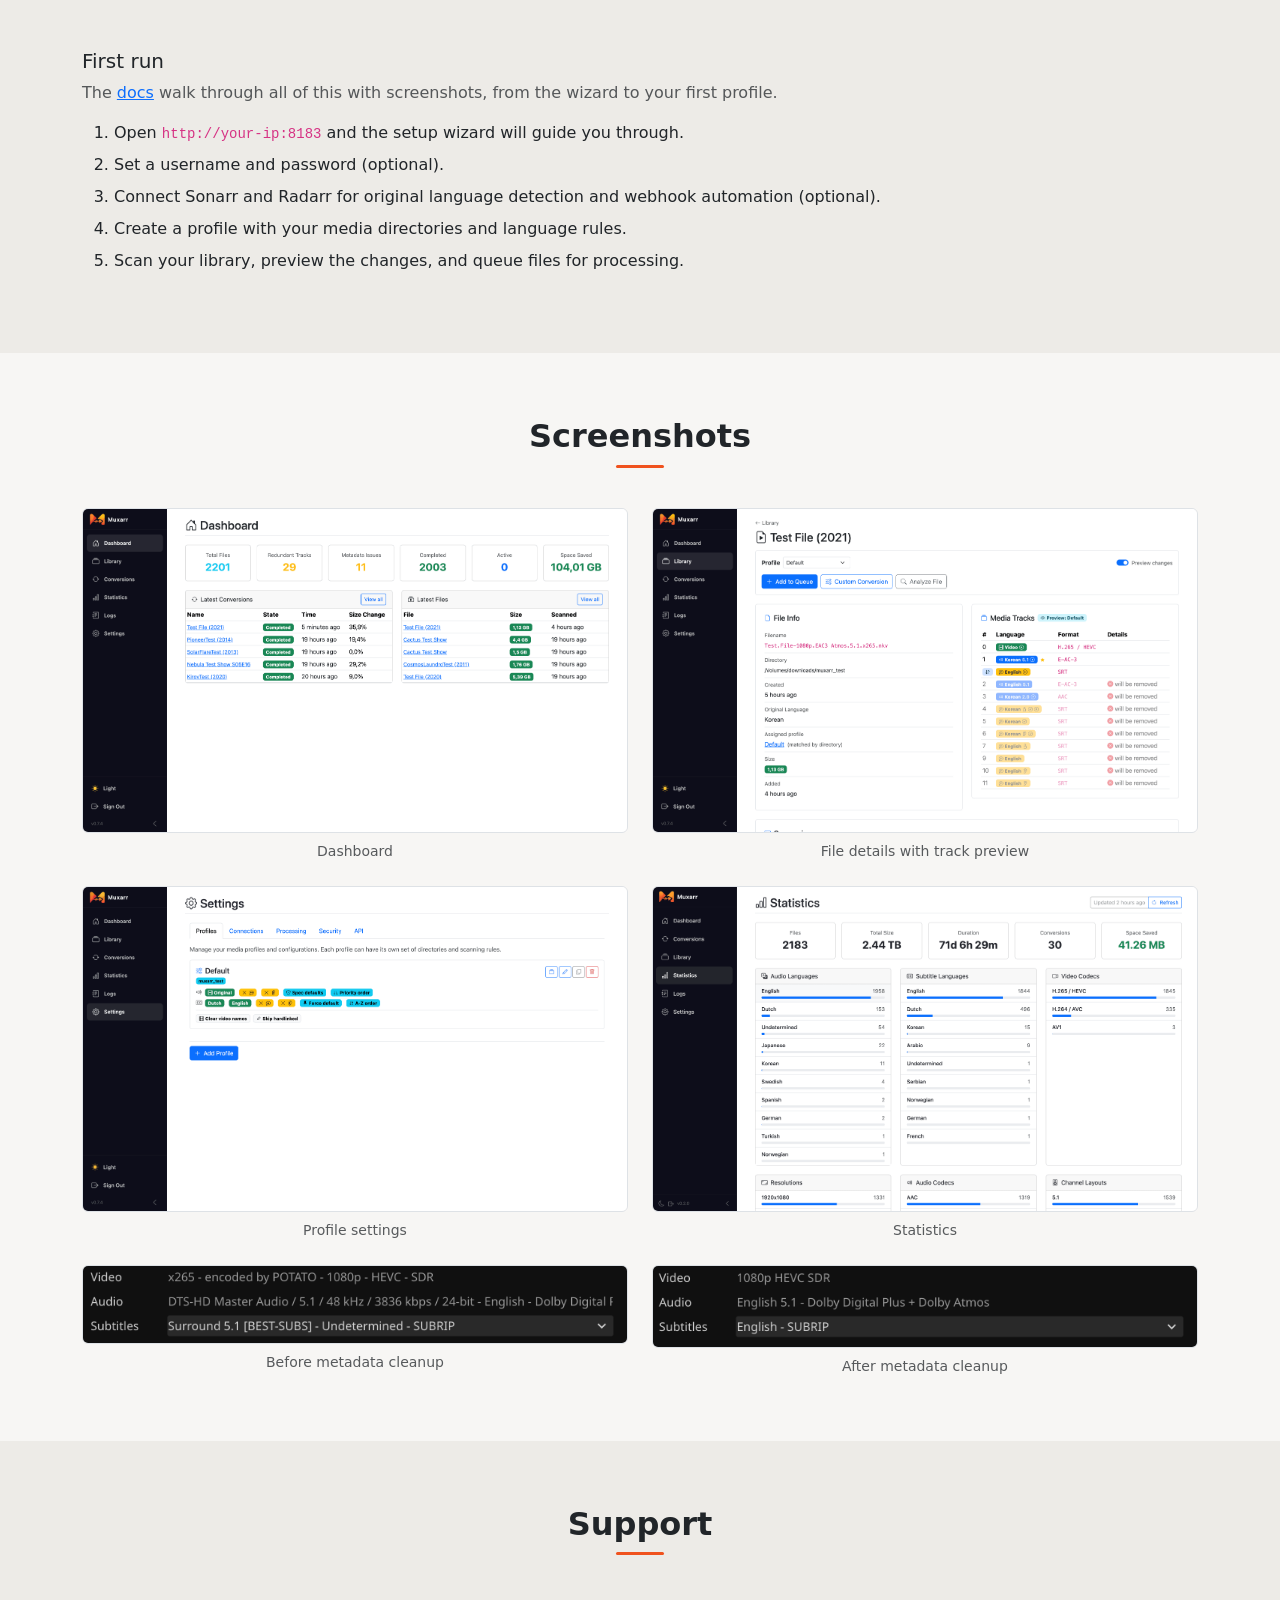
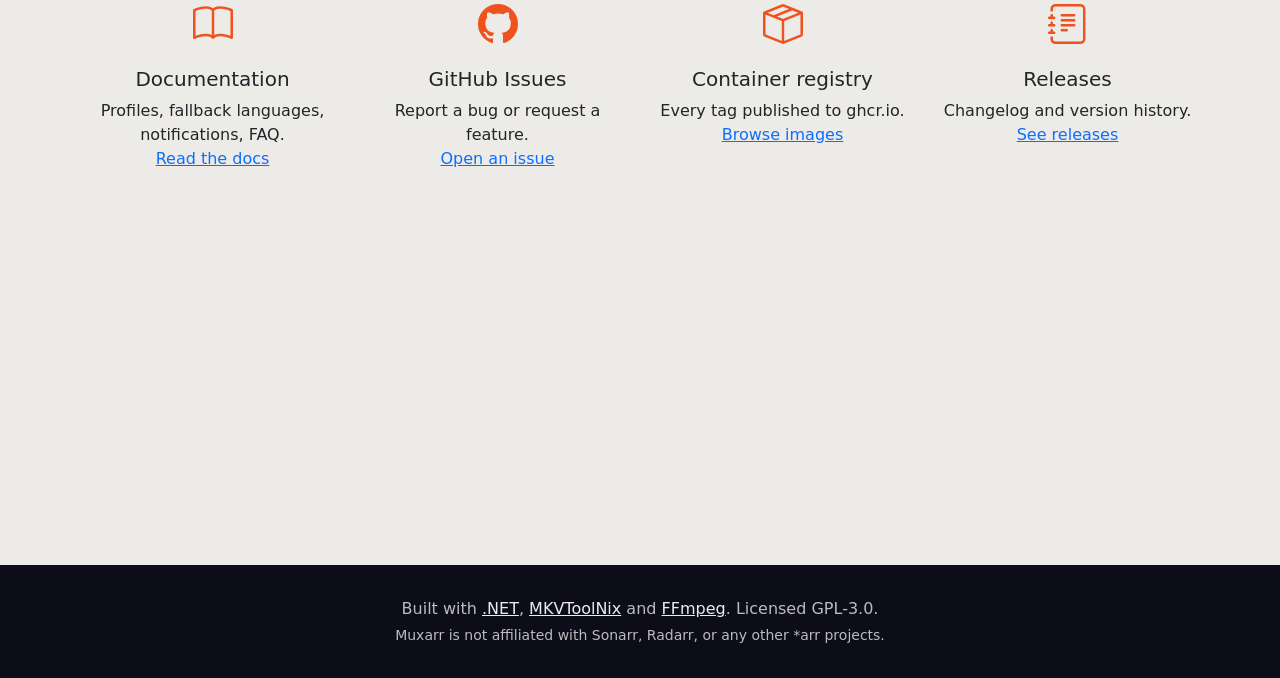
==== commit 52960cf4: "Keep anchors in place while screenshots load and let Support reach the top" ====
--- a/index.html
+++ b/index.html
@@ -384,37 +384,37 @@
     <div class="row g-4">
       <div class="col-lg-6">
         <figure class="mux-shot">
-          <img src="img/screenshots/dashboard.png" alt="Muxarr dashboard" class="img-fluid" loading="lazy">
+          <img src="img/screenshots/dashboard.png" alt="Muxarr dashboard" class="img-fluid" loading="lazy" width="2898" height="1724">
           <figcaption class="mux-caption">Dashboard</figcaption>
         </figure>
       </div>
       <div class="col-lg-6">
         <figure class="mux-shot">
-          <img src="img/screenshots/filedetails.png" alt="File details with track preview" class="img-fluid" loading="lazy">
+          <img src="img/screenshots/filedetails.png" alt="File details with track preview" class="img-fluid" loading="lazy" width="2898" height="1724">
           <figcaption class="mux-caption">File details with track preview</figcaption>
         </figure>
       </div>
       <div class="col-lg-6">
         <figure class="mux-shot">
-          <img src="img/screenshots/settings.png" alt="Profile settings" class="img-fluid" loading="lazy">
+          <img src="img/screenshots/settings.png" alt="Profile settings" class="img-fluid" loading="lazy" width="2898" height="1724">
           <figcaption class="mux-caption">Profile settings</figcaption>
         </figure>
       </div>
       <div class="col-lg-6">
         <figure class="mux-shot">
-          <img src="img/screenshots/statistics.png" alt="Library statistics" class="img-fluid" loading="lazy">
+          <img src="img/screenshots/statistics.png" alt="Library statistics" class="img-fluid" loading="lazy" width="2880" height="1714">
           <figcaption class="mux-caption">Statistics</figcaption>
         </figure>
       </div>
       <div class="col-lg-6">
         <figure class="mux-shot">
-          <img src="img/screenshots/before.png" alt="Track names before cleanup" class="img-fluid" loading="lazy">
+          <img src="img/screenshots/before.png" alt="Track names before cleanup" class="img-fluid" loading="lazy" width="1362" height="192">
           <figcaption class="mux-caption">Before metadata cleanup</figcaption>
         </figure>
       </div>
       <div class="col-lg-6">
         <figure class="mux-shot">
-          <img src="img/screenshots/after.png" alt="Track names after cleanup" class="img-fluid" loading="lazy">
+          <img src="img/screenshots/after.png" alt="Track names after cleanup" class="img-fluid" loading="lazy" width="1358" height="202">
           <figcaption class="mux-caption">After metadata cleanup</figcaption>
         </figure>
       </div>
--- a/css/site.css
+++ b/css/site.css
@@ -12,8 +12,19 @@
     --mux-orange: #f0521e;
 }
 
-html {
-    scroll-behavior: smooth;
+/* Bootstrap's reboot puts scroll-behavior: smooth on :root, and Chrome then
+   smooth-scrolls to the URL fragment while the page is still loading; images
+   and the video laying out cancel that animation, so anchor links from other
+   pages land at the top. Jump instantly on load, scroll smoothly only once the
+   user has interacted with the page. */
+:root {
+    scroll-behavior: auto;
+}
+
+@media (prefers-reduced-motion: no-preference) {
+    html:focus-within {
+        scroll-behavior: smooth;
+    }
 }
 
 /* Light theme: warm off-white rather than flat #fff */
@@ -50,6 +61,15 @@
 
 section[id], header[id] {
     scroll-margin-top: 64px;
+}
+
+/* The last section is short, so without this the page cannot scroll far
+   enough for the Support anchor to reach the top like the others do. Leaves
+   room for the navbar above and the footer (about 7rem) below. */
+@media (min-width: 992px) {
+    #support {
+        min-height: calc(100vh - 64px - 7rem);
+    }
 }
 
 /* ---- Navbar (stays navy in both themes, like the app sidebar) ---- */
@@ -306,10 +326,6 @@
 }
 
 @media (prefers-reduced-motion: reduce) {
-    html {
-        scroll-behavior: auto;
-    }
-
     .card,
     .card:hover {
         transition: none;
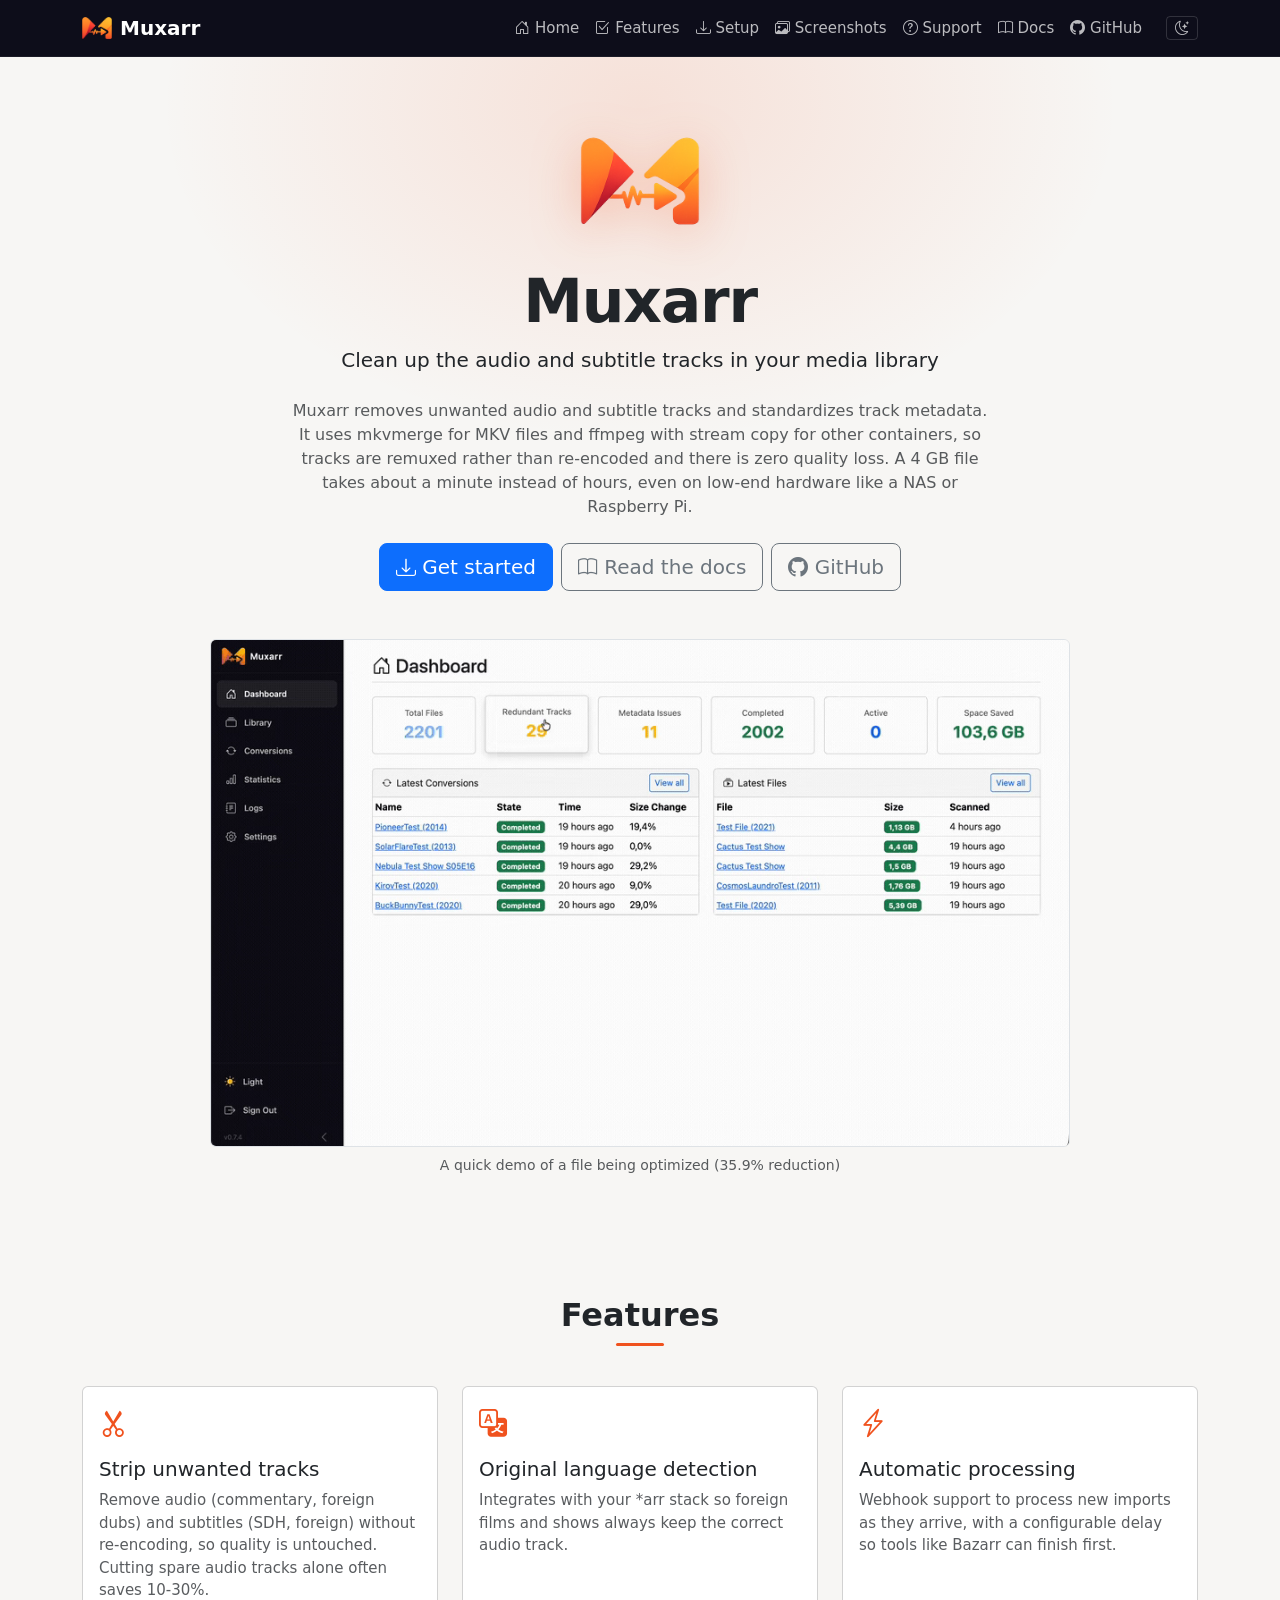
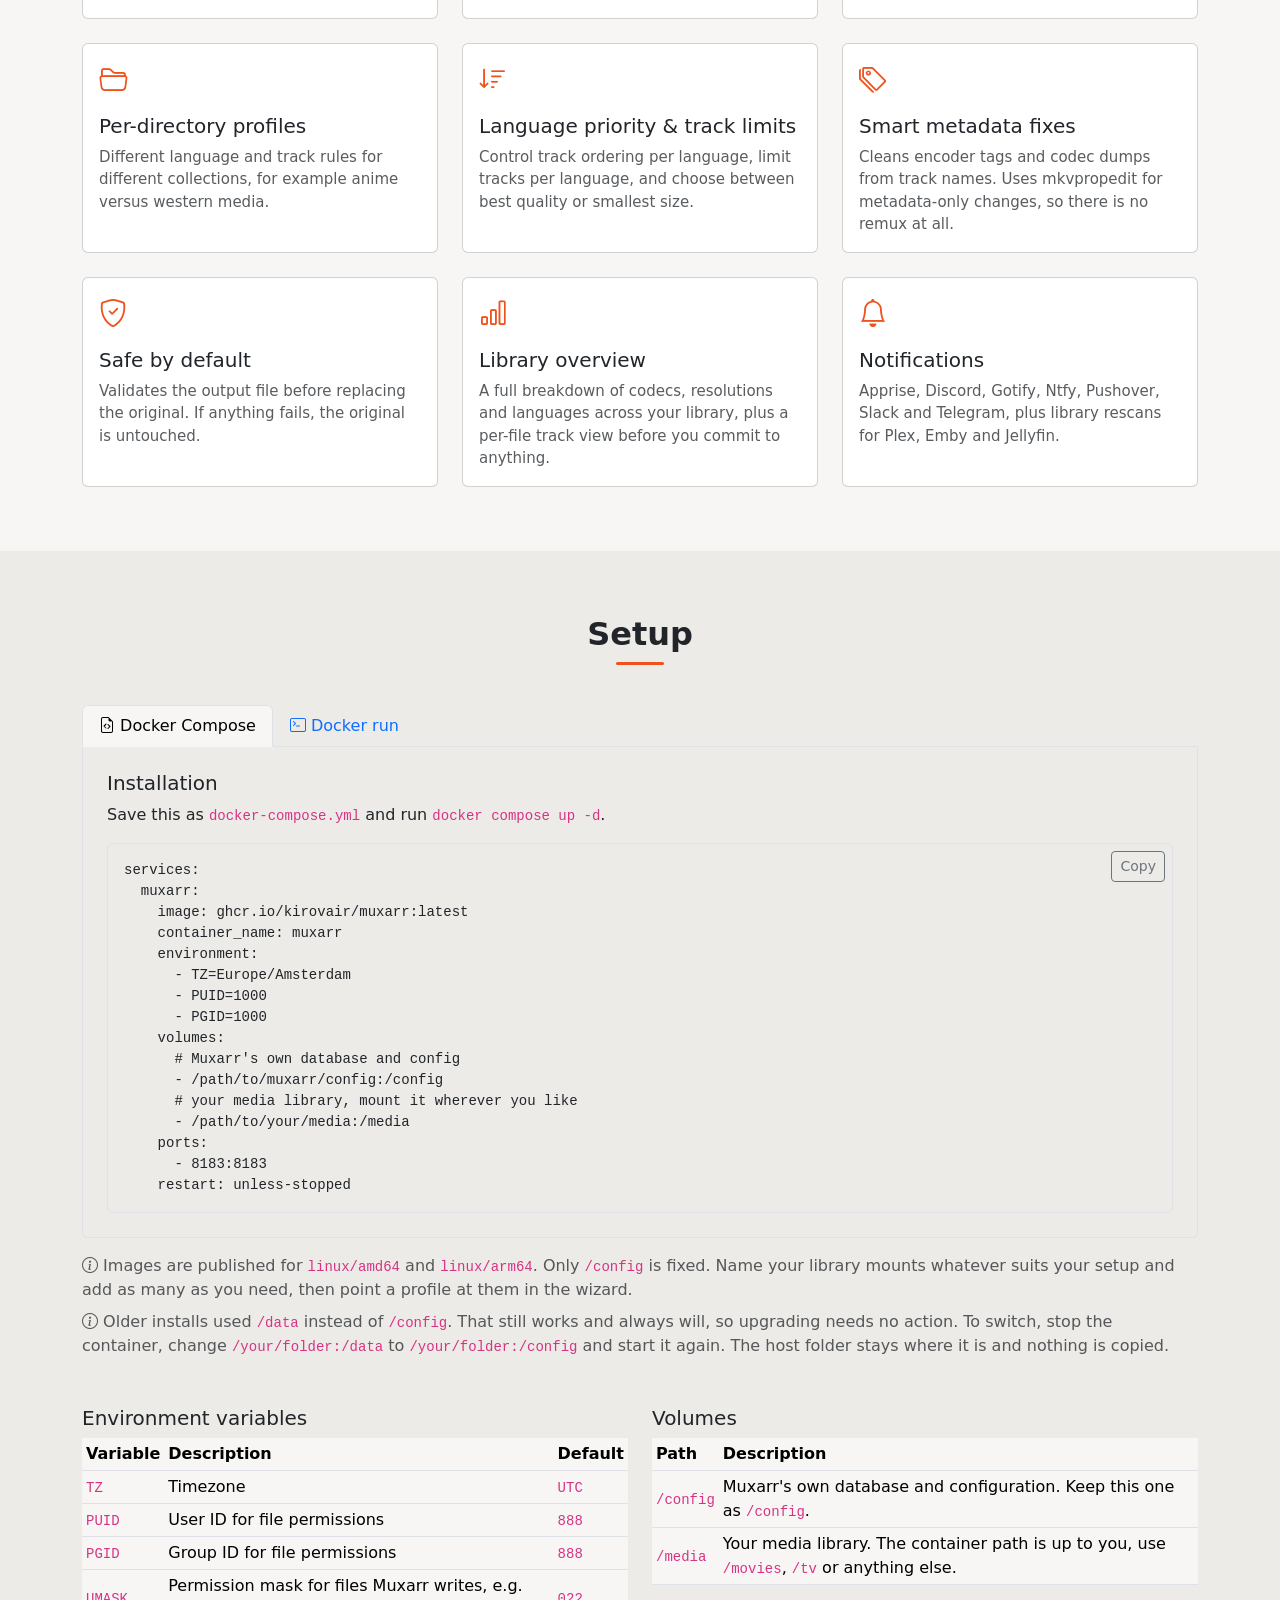
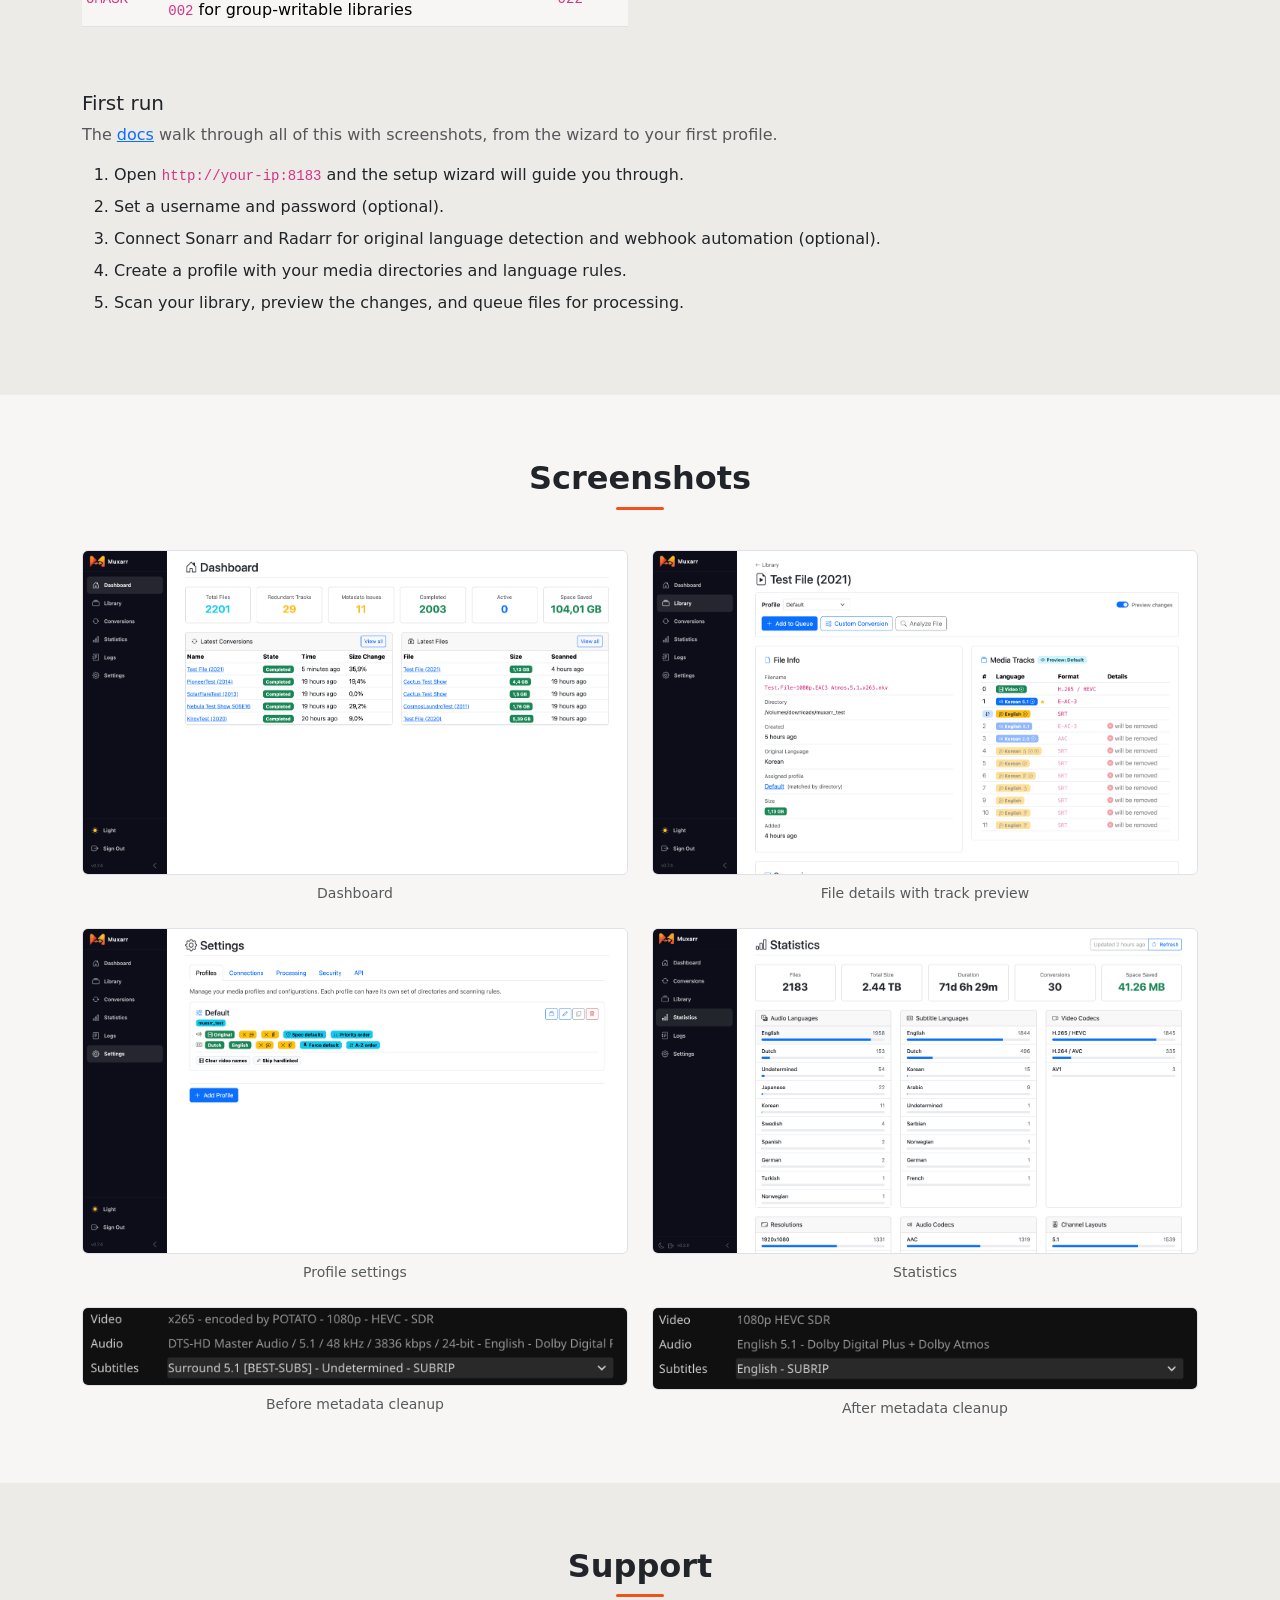
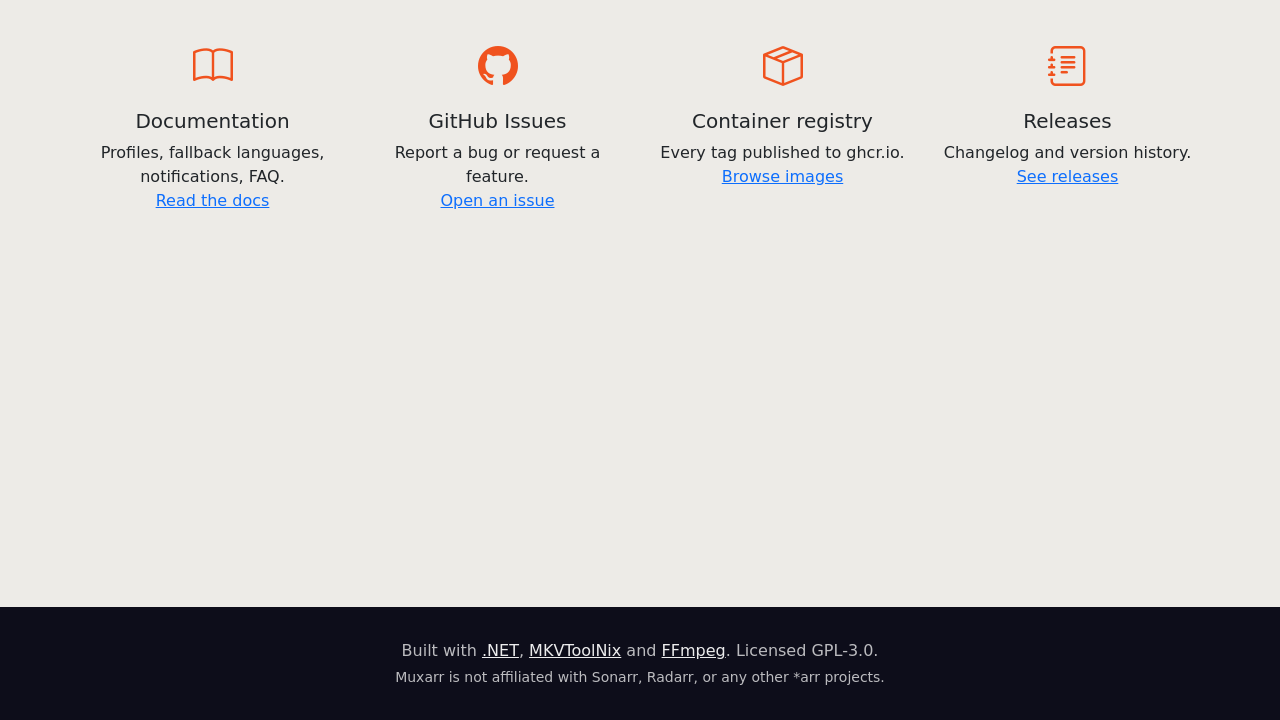
==== commit f9f7aff6: "Explain the /config appdata layout, add UMASK and the real PUID default" ====
--- a/index.html
+++ b/index.html
@@ -344,8 +344,9 @@
             <thead><tr><th>Variable</th><th>Description</th><th>Default</th></tr></thead>
             <tbody>
               <tr><td><code>TZ</code></td><td>Timezone</td><td><code>UTC</code></td></tr>
-              <tr><td><code>PUID</code></td><td>User ID for file permissions</td><td><code>1000</code></td></tr>
-              <tr><td><code>PGID</code></td><td>Group ID for file permissions</td><td><code>1000</code></td></tr>
+              <tr><td><code>PUID</code></td><td>User ID for file permissions</td><td><code>888</code></td></tr>
+              <tr><td><code>PGID</code></td><td>Group ID for file permissions</td><td><code>888</code></td></tr>
+              <tr><td><code>UMASK</code></td><td>Permission mask for files Muxarr writes, e.g. <code>002</code> for group-writable libraries</td><td><code>022</code></td></tr>
             </tbody>
           </table>
         </div>
